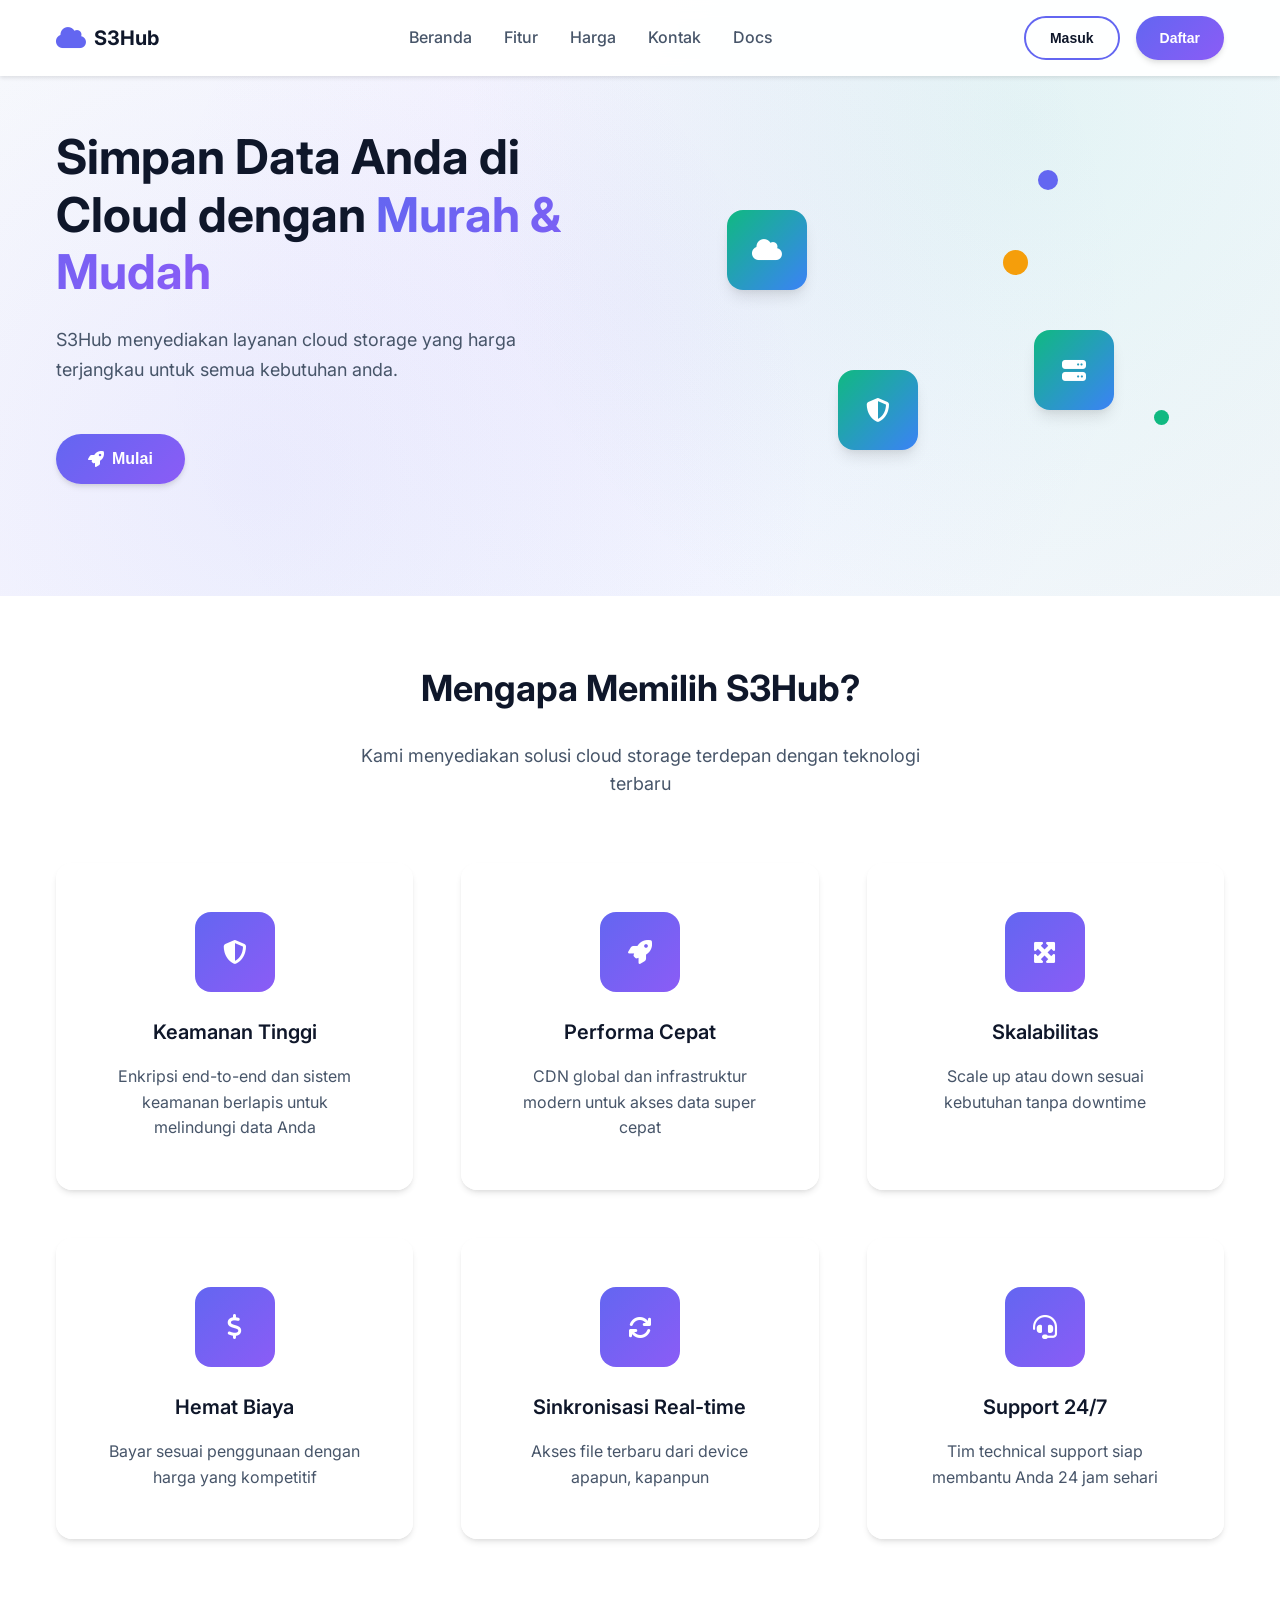
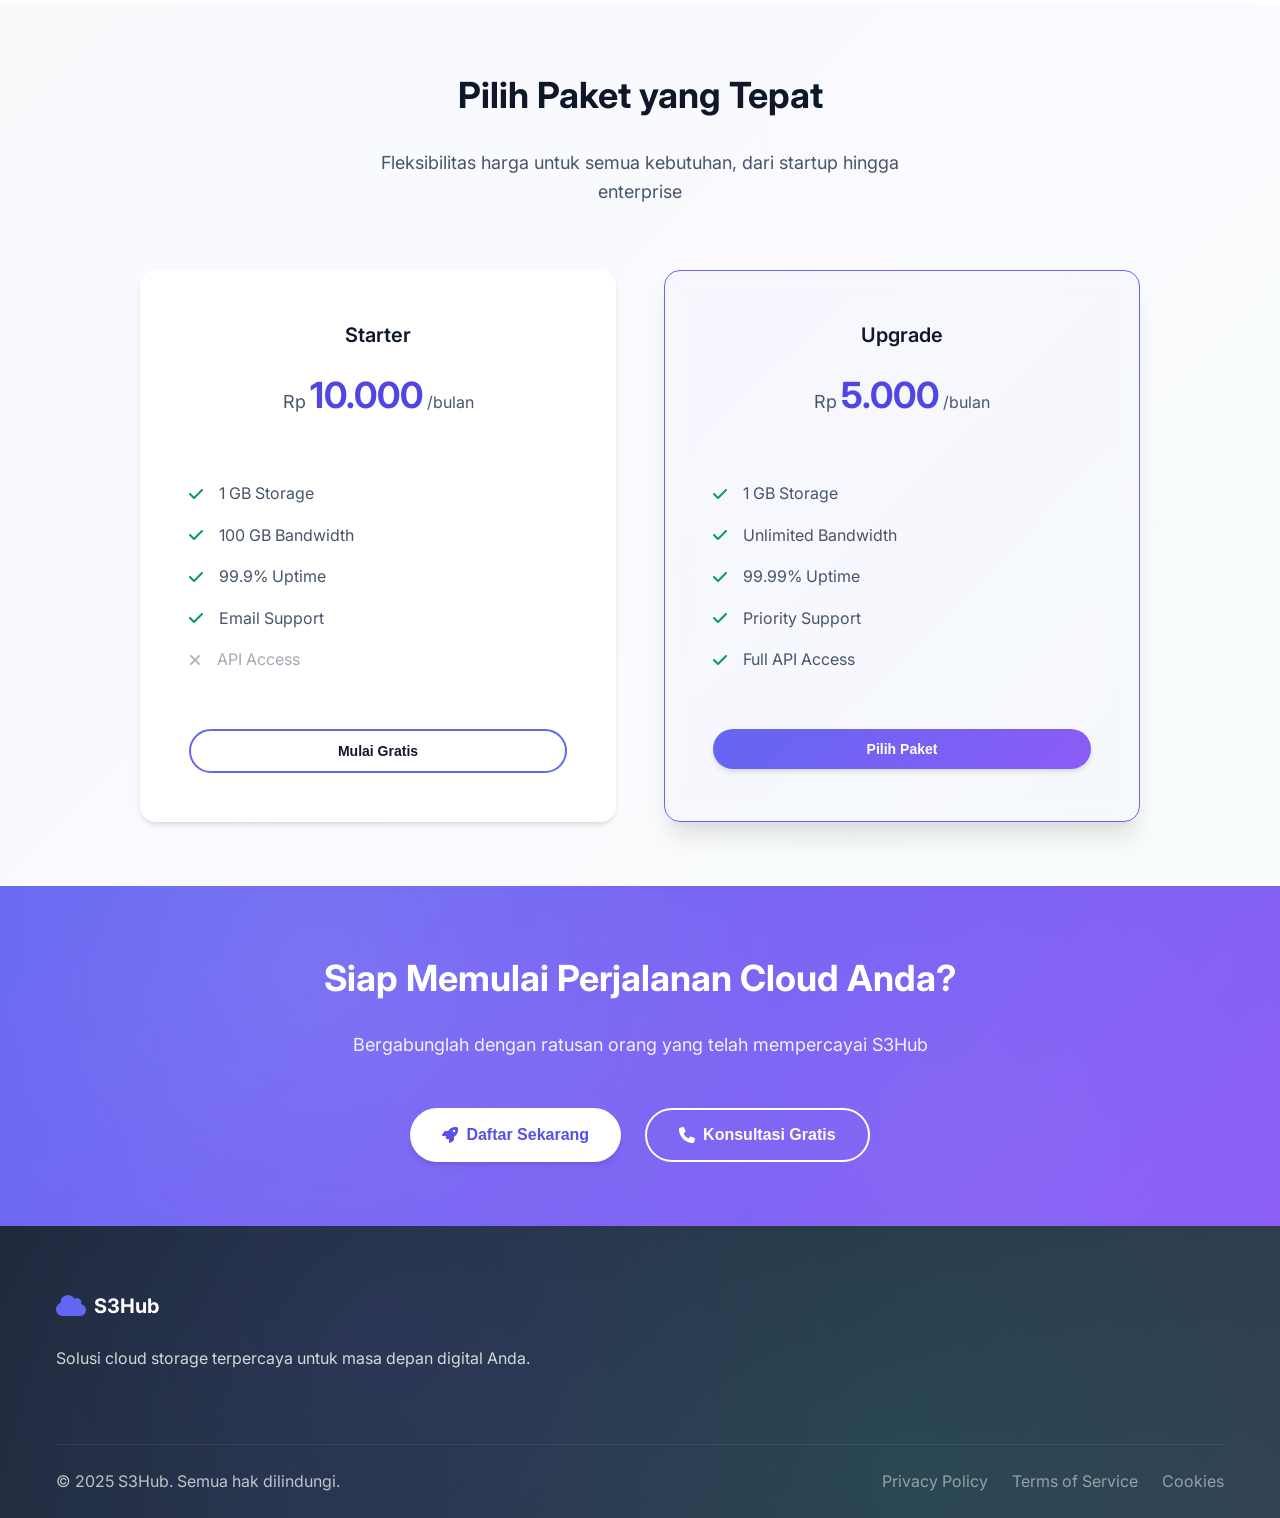
==== index.html @ 2da9cacf "Deploy from GitLab CI [skip ci]" ====
<!DOCTYPE html><html lang="id"><head><meta charset="UTF-8"><meta name="viewport" content="width=device-width,initial-scale=1"><title>S3Hub - Layanan Cloud Storage Terpercaya</title><meta name="description" content="Solusi cloud storage yang aman, cepat, dan terjangkau untuk semua kebutuhan bisnis Anda"><link rel="stylesheet" href="styles.css"><link href="https://fonts.googleapis.com/css2?family=Inter:wght@300;400;500;600;700&display=swap" rel="stylesheet"><link rel="stylesheet" href="https://cdnjs.cloudflare.com/ajax/libs/font-awesome/6.4.0/css/all.min.css"></head><body><nav class="navbar"><div class="container"><div class="nav-brand"><i class="fas fa-cloud"></i> <span>S3Hub</span></div><ul class="nav-menu"><li><a href="#home">Beranda</a></li><li><a href="#features">Fitur</a></li><li><a href="#pricing">Harga</a></li><li><a href="#contact">Kontak</a></li><li><a href="docs.html">Docs</a></li></ul><div class="nav-actions"><button class="btn btn-outline">Masuk</button> <button class="btn btn-primary">Daftar</button></div><button class="hamburger"><span></span> <span></span> <span></span></button></div></nav><section id="home" class="hero"><div class="container"><div class="hero-content"><div class="hero-text"><h1 class="hero-title">Simpan Data Anda di Cloud dengan <span class="highlight">Murah & Mudah</span></h1><p class="hero-description">S3Hub menyediakan layanan cloud storage yang harga terjangkau untuk semua kebutuhan anda.</p><div class="hero-actions"><button class="btn btn-primary btn-large"><i class="fas fa-rocket"></i> Mulai</button></div></div><div class="hero-image"><div class="cloud-illustration"><div class="cloud cloud-1"><i class="fas fa-cloud"></i></div><div class="cloud cloud-2"><i class="fas fa-server"></i></div><div class="cloud cloud-3"><i class="fas fa-shield-alt"></i></div><div class="floating-elements"><div class="element element-1"></div><div class="element element-2"></div><div class="element element-3"></div></div></div></div></div></div></section><section id="features" class="features"><div class="container"><div class="section-header"><h2>Mengapa Memilih S3Hub?</h2><p>Kami menyediakan solusi cloud storage terdepan dengan teknologi terbaru</p></div><div class="features-grid"><div class="feature-card"><div class="feature-icon"><i class="fas fa-shield-alt"></i></div><h3>Keamanan Tinggi</h3><p>Enkripsi end-to-end dan sistem keamanan berlapis untuk melindungi data Anda</p></div><div class="feature-card"><div class="feature-icon"><i class="fas fa-rocket"></i></div><h3>Performa Cepat</h3><p>CDN global dan infrastruktur modern untuk akses data super cepat</p></div><div class="feature-card"><div class="feature-icon"><i class="fas fa-expand-arrows-alt"></i></div><h3>Skalabilitas</h3><p>Scale up atau down sesuai kebutuhan tanpa downtime</p></div><div class="feature-card"><div class="feature-icon"><i class="fas fa-dollar-sign"></i></div><h3>Hemat Biaya</h3><p>Bayar sesuai penggunaan dengan harga yang kompetitif</p></div><div class="feature-card"><div class="feature-icon"><i class="fas fa-sync"></i></div><h3>Sinkronisasi Real-time</h3><p>Akses file terbaru dari device apapun, kapanpun</p></div><div class="feature-card"><div class="feature-icon"><i class="fas fa-headset"></i></div><h3>Support 24/7</h3><p>Tim technical support siap membantu Anda 24 jam sehari</p></div></div></div></section><section id="pricing" class="pricing"><div class="container"><div class="section-header"><h2>Pilih Paket yang Tepat</h2><p>Fleksibilitas harga untuk semua kebutuhan, dari startup hingga enterprise</p></div><div class="pricing-grid"><div class="pricing-card"><div class="pricing-header"><h3>Starter</h3><div class="price"><span class="currency">Rp</span> <span class="amount">10.000</span> <span class="period">/bulan</span></div></div><ul class="features-list"><li><i class="fas fa-check"></i> 1 GB Storage</li><li><i class="fas fa-check"></i> 100 GB Bandwidth</li><li><i class="fas fa-check"></i> 99.9% Uptime</li><li><i class="fas fa-check"></i> Email Support</li><li class="disabled"><i class="fas fa-times"></i> API Access</li></ul><button class="btn btn-outline btn-full">Mulai Gratis</button></div><div class="pricing-card featured"><div class="pricing-header"><h3>Upgrade</h3><div class="price"><span class="currency">Rp</span> <span class="amount">5.000</span> <span class="period">/bulan</span></div></div><ul class="features-list"><li><i class="fas fa-check"></i> 1 GB Storage</li><li><i class="fas fa-check"></i> Unlimited Bandwidth</li><li><i class="fas fa-check"></i> 99.99% Uptime</li><li><i class="fas fa-check"></i> Priority Support</li><li><i class="fas fa-check"></i> Full API Access</li></ul><button class="btn btn-primary btn-full">Pilih Paket</button></div></div></div></section><section class="cta"><div class="container"><div class="cta-content"><h2>Siap Memulai Perjalanan Cloud Anda?</h2><p>Bergabunglah dengan ratusan orang yang telah mempercayai S3Hub</p><div class="cta-actions"><button class="btn btn-primary btn-large"><i class="fas fa-rocket"></i> Daftar Sekarang</button> <button class="btn btn-outline btn-large"><i class="fas fa-phone"></i> Konsultasi Gratis</button></div></div></div></section><footer id="contact" class="footer"><div class="container"><div class="footer-content"><div class="footer-section"><div class="footer-brand"><i class="fas fa-cloud"></i> <span>S3Hub</span></div><p>Solusi cloud storage terpercaya untuk masa depan digital Anda.</p></div></div><div class="footer-bottom"><p>&copy; 2025 S3Hub. Semua hak dilindungi.</p><div class="footer-links"><a href="#">Privacy Policy</a> <a href="#">Terms of Service</a> <a href="#">Cookies</a></div></div></div></footer><script src="script.js"></script></body></html>
---- styles.css ----
@keyframes float{0%,to{transform:translateY(0)}50%{transform:translateY(-20px)}}@keyframes fadeInUp{0%{opacity:0;transform:translateY(30px)}to{opacity:1;transform:translateY(0)}}*{margin:0;padding:0;box-sizing:border-box}:root{--primary-pastel:#6366F1;--secondary-pastel:#10B981;--accent-pastel:#F59E0B;--purple-pastel:#8B5CF6;--blue-pastel:#3B82F6;--lavender-pastel:#A855F7;--primary-dark:#4F46E5;--secondary-dark:#059669;--accent-dark:#D97706;--white:#FFFFFF;--light-gray:#F8FAFC;--gray:#64748B;--dark-gray:#334155;--text-primary:#0F172A;--text-secondary:#475569;--gradient-primary:linear-gradient(135deg, var(--primary-pastel) 0%, var(--purple-pastel) 100%);--gradient-secondary:linear-gradient(135deg, var(--secondary-pastel) 0%, var(--blue-pastel) 100%);--gradient-accent:linear-gradient(135deg, var(--accent-pastel) 0%, var(--primary-pastel) 100%);--gradient-dark:linear-gradient(135deg, #1E293B 0%, #334155 100%);--shadow-sm:0 1px 2px 0 rgba(0, 0, 0, 0.05);--shadow-md:0 4px 6px -1px rgba(0, 0, 0, 0.1), 0 2px 4px -1px rgba(0, 0, 0, 0.06);--shadow-lg:0 10px 15px -3px rgba(0, 0, 0, 0.1), 0 4px 6px -2px rgba(0, 0, 0, 0.05);--shadow-xl:0 20px 25px -5px rgba(0, 0, 0, 0.1), 0 10px 10px -5px rgba(0, 0, 0, 0.04);--font-family:'Inter', -apple-system, BlinkMacSystemFont, 'Segoe UI', sans-serif;--font-size-xs:0.75rem;--font-size-sm:0.875rem;--font-size-base:1rem;--font-size-lg:1.125rem;--font-size-xl:1.25rem;--font-size-2xl:1.5rem;--font-size-3xl:1.875rem;--font-size-4xl:2.25rem;--font-size-5xl:3rem;--spacing-xs:0.5rem;--spacing-sm:1rem;--spacing-md:1.5rem;--spacing-lg:2rem;--spacing-xl:3rem;--spacing-2xl:4rem;--border-radius-sm:0.375rem;--border-radius-md:0.5rem;--border-radius-lg:0.75rem;--border-radius-xl:1rem;--border-radius-full:9999px;--transition-fast:0.15s ease-in-out;--transition-base:0.3s ease-in-out;--transition-slow:0.5s ease-in-out}body{font-family:var(--font-family);line-height:1.6;color:var(--text-primary);background:var(--white);overflow-x:hidden}.container{max-width:1200px;margin:0 auto;padding:0 var(--spacing-sm)}.nav-menu a::after,.navbar{left:0;transition:var(--transition-base)}.navbar{position:fixed;top:0;right:0;background:rgba(255,255,255,.95);backdrop-filter:blur(10px);z-index:1000;padding:var(--spacing-sm)0;box-shadow:var(--shadow-sm)}.nav-brand,.navbar .container{display:flex;align-items:center}.navbar .container{justify-content:space-between}.nav-brand{gap:var(--spacing-xs);font-size:var(--font-size-xl);font-weight:700;color:var(--text-primary);text-decoration:none}.footer-brand i,.nav-brand i{color:var(--primary-pastel);font-size:var(--font-size-2xl)}.nav-menu{display:flex;list-style:none;gap:var(--spacing-lg)}.footer-section ul li a,.nav-menu a{text-decoration:none;transition:var(--transition-fast)}.nav-menu a{color:var(--text-secondary);font-weight:500;position:relative}.nav-menu a:hover{color:var(--primary-dark)}.nav-menu a::after{content:"";position:absolute;bottom:-4px;width:0;height:2px;background:var(--gradient-primary)}.nav-menu a:hover::after{width:100%}.nav-actions{display:flex;gap:var(--spacing-sm)}.hamburger{display:none;flex-direction:column;background:0 0;border:0;cursor:pointer;gap:4px}.btn,.hamburger span{transition:var(--transition-base)}.hamburger span{width:24px;height:2px;background:var(--text-primary)}.btn{display:inline-flex;align-items:center;gap:var(--spacing-xs);padding:.75rem 1.5rem;border:0;border-radius:var(--border-radius-full);font-weight:600;text-decoration:none;cursor:pointer;font-size:var(--font-size-sm)}.btn-primary{background:var(--gradient-primary);color:var(--white);box-shadow:var(--shadow-md)}.btn-primary:hover{transform:translateY(-2px);box-shadow:var(--shadow-lg)}.btn-outline{background:0 0;color:var(--text-primary);border:2px solid var(--primary-pastel)}.btn-outline:hover{background:var(--primary-pastel);color:var(--white);transform:translateY(-2px)}.btn-large{padding:1rem 2rem;font-size:var(--font-size-base)}.btn-full{width:100%;justify-content:center}.hero{padding:8rem 0 4rem;background:linear-gradient(135deg,#f8fafc 0,rgba(99,102,241,.05) 30%,rgba(59,130,246,.05) 70%,#f1f5f9 100%);position:relative;overflow:hidden}.cta::before,.footer::before,.hero::before{content:"";position:absolute;top:0;left:0;right:0;bottom:0;background-image:radial-gradient(circle at 20% 80%,rgba(99,102,241,.08)0,transparent 50%),radial-gradient(circle at 80% 20%,rgba(16,185,129,.08)0,transparent 50%),radial-gradient(circle at 50% 50%,rgba(139,92,246,.05)0,transparent 70%)}.hero-content{display:grid;grid-template-columns:1fr 1fr;gap:var(--spacing-2xl);align-items:center;position:relative;z-index:1}.hero-title,.section-header h2{font-weight:700;margin-bottom:var(--spacing-md)}.hero-title{font-size:var(--font-size-5xl);line-height:1.2}.highlight{background:var(--gradient-primary);-webkit-background-clip:text;-webkit-text-fill-color:transparent;background-clip:text}.hero-description{font-size:var(--font-size-lg);color:var(--text-secondary);margin-bottom:var(--spacing-xl);line-height:1.7}.hero-actions{display:flex;gap:var(--spacing-md);margin-bottom:var(--spacing-xl)}.hero-stats{display:flex;gap:var(--spacing-lg)}.stat{text-align:center}.stat-number{display:block;font-size:var(--font-size-2xl);font-weight:700;color:var(--primary-dark)}.section-header p,.stat-label{font-size:var(--font-size-sm);color:var(--text-secondary)}.cloud,.cloud-illustration{position:relative;height:400px;display:flex;align-items:center;justify-content:center}.cloud{position:absolute;width:80px;height:80px;background:var(--gradient-secondary);border-radius:var(--border-radius-xl);color:var(--white);font-size:var(--font-size-2xl);box-shadow:var(--shadow-lg);animation:float 3s ease-in-out infinite}.cloud-1{top:20%;left:10%;animation-delay:0s}.cloud-2{top:50%;right:20%;animation-delay:1s}.cloud-3{bottom:20%;left:30%;animation-delay:2s}.floating-elements{position:absolute;width:100%;height:100%}.element{position:absolute;border-radius:50%;animation:float 4s ease-in-out infinite}.element-1{width:20px;height:20px;background:var(--primary-pastel);top:10%;right:30%;animation-delay:.5s}.element-2{width:15px;height:15px;background:var(--secondary-pastel);top:70%;right:10%;animation-delay:1.5s}.element-3{width:25px;height:25px;background:var(--accent-pastel);top:30%;left:60%;animation-delay:2.5s}.section-header{text-align:center;margin-bottom:var(--spacing-2xl)}.section-header h2{font-size:var(--font-size-4xl)}.section-header p{font-size:var(--font-size-lg);max-width:600px;margin:0 auto}.features{padding:var(--spacing-2xl)0;background:var(--white)}.features-grid{display:grid;grid-template-columns:repeat(auto-fit,minmax(300px,1fr));gap:var(--spacing-xl)}.feature-card,.feature-icon{border-radius:var(--border-radius-xl)}.feature-card{background:var(--white);padding:var(--spacing-xl);box-shadow:var(--shadow-md);text-align:center;transition:var(--transition-base)}.feature-card:hover{transform:translateY(-8px);box-shadow:var(--shadow-xl);border-color:rgba(99,102,241,.2)}.feature-icon{width:80px;height:80px;margin:0 auto var(--spacing-md);background:var(--gradient-primary);display:flex;align-items:center;justify-content:center;font-size:var(--font-size-2xl);color:var(--white)}.feature-card h3,.section-header h2{color:var(--text-primary)}.feature-card p{color:var(--text-secondary);line-height:1.6}.pricing{padding:var(--spacing-2xl)0;background:linear-gradient(135deg,var(--light-gray) 0%,rgba(99,102,241,.03) 50%,rgba(16,185,129,.03) 100%)}.pricing-grid{display:grid;grid-template-columns:repeat(auto-fit,minmax(300px,1fr));gap:var(--spacing-xl);max-width:1000px;margin:0 auto}.pricing-card{background:var(--white);border-radius:var(--border-radius-xl);padding:var(--spacing-xl);box-shadow:var(--shadow-md);position:relative;transition:var(--transition-base);border:2px solid transparent}.pricing-card:hover{transform:translateY(-5px);box-shadow:var(--shadow-lg)}.pricing-card.featured{border-color:var(--primary-pastel);transform:scale(1.05);background:linear-gradient(135deg,rgba(99,102,241,.02)0,rgba(139,92,246,.02) 100%);box-shadow:var(--shadow-xl)}.footer-section h4::after,.pricing-badge{position:absolute;background:var(--gradient-primary)}.pricing-badge{top:-10px;left:50%;transform:translateX(-50%);color:var(--white);padding:.5rem 1rem;border-radius:var(--border-radius-full);font-size:var(--font-size-sm);font-weight:600}.pricing-header{text-align:center;margin-bottom:var(--spacing-xl)}.feature-card h3,.pricing-header h3{font-size:var(--font-size-xl);font-weight:600;margin-bottom:var(--spacing-sm)}.price{display:flex;align-items:baseline;justify-content:center;gap:.25rem}.currency{font-size:var(--font-size-lg);color:var(--text-secondary)}.amount,.cta h2{font-size:var(--font-size-4xl);font-weight:700}.amount{color:var(--primary-dark)}.features-list li,.period{color:var(--text-secondary)}.period{font-size:var(--font-size-base)}.features-list{list-style:none;margin-bottom:var(--spacing-xl)}.features-list li{display:flex;align-items:center;gap:var(--spacing-sm);padding:.5rem 0}.features-list li i{color:var(--secondary-dark)}.features-list li.disabled{opacity:.5}.features-list li.disabled i{color:var(--gray)}.cta{padding:var(--spacing-2xl)0;color:var(--white);text-align:center}.cta h2{margin-bottom:var(--spacing-md)}.cta p,.footer-section h4{font-size:var(--font-size-lg)}.cta p{margin-bottom:var(--spacing-xl);opacity:.9}.cta-actions{display:flex;gap:var(--spacing-md);justify-content:center}.cta .btn-outline{border-color:var(--white);color:var(--white)}.cta .btn-outline:hover,.cta .btn-primary{background:var(--white);color:var(--primary-dark)}.cta .btn-primary:hover{background:rgba(255,255,255,.9);transform:translateY(-2px)}.footer{background:var(--gradient-dark);color:var(--white);padding:var(--spacing-2xl)0 var(--spacing-md);position:relative}.cta::before,.footer::before{background-image:radial-gradient(circle at 30% 40%,rgba(99,102,241,.1)0,transparent 50%),radial-gradient(circle at 70% 80%,rgba(16,185,129,.1)0,transparent 50%);pointer-events:none}.footer-content{display:grid;grid-template-columns:repeat(auto-fit,minmax(250px,1fr));gap:var(--spacing-xl);margin-bottom:var(--spacing-xl);position:relative;z-index:1}.footer-brand,.social-links a{display:flex;align-items:center}.footer-brand{gap:var(--spacing-xs);font-size:var(--font-size-xl);font-weight:700;margin-bottom:var(--spacing-md)}.footer-section p{margin-bottom:var(--spacing-md);opacity:.8;line-height:1.6}.footer-section h4{font-weight:600;margin-bottom:var(--spacing-md);position:relative}.footer-section h4::after{content:"";bottom:-4px;left:0;width:30px;height:2px;border-radius:2px}.footer-section ul{list-style:none}.footer-section ul li{margin-bottom:.5rem}.footer-section ul li a{color:rgba(255,255,255,.7)}.footer-section h4,.footer-section ul li a:hover{color:var(--primary-pastel)}.social-links{display:flex;gap:var(--spacing-sm)}.social-links a{width:44px;height:44px;background:rgba(255,255,255,.1);border:1px solid rgba(255,255,255,.1);border-radius:12px;justify-content:center;color:var(--white);transition:var(--transition-base);backdrop-filter:blur(10px)}.social-links a:hover{background:var(--primary-pastel);border-color:var(--primary-pastel);transform:translateY(-3px);box-shadow:0 8px 15px rgba(99,102,241,.3)}.footer-bottom{border-top:1px solid rgba(255,255,255,.1);padding-top:var(--spacing-md);display:flex;justify-content:space-between;align-items:center;opacity:.7}.footer-links{display:flex;gap:var(--spacing-md)}.footer-links a{color:rgba(255,255,255,.7);text-decoration:none;transition:var(--transition-fast)}.footer-links a:hover{color:var(--primary-pastel)}@media (max-width:768px){.container{padding:0 var(--spacing-md)}.nav-actions,.nav-menu{display:none}.hamburger{display:flex}.hero{padding:6rem 0 3rem}.hero-content{grid-template-columns:1fr;gap:var(--spacing-xl);text-align:center}.cta h2,.hero-title,.section-header h2{font-size:var(--font-size-3xl)}.hero-actions{flex-direction:column;align-items:center}.hero-stats{justify-content:center}.features-grid,.pricing-grid{grid-template-columns:1fr}.pricing-card.featured{transform:none}.cta-actions{flex-direction:column;align-items:center}.footer-bottom{flex-direction:column;gap:var(--spacing-sm);text-align:center}}@media (max-width:480px){.hero-title{font-size:var(--font-size-2xl)}.btn-large,.hero-actions{width:100%}.hero-stats{flex-direction:column;gap:var(--spacing-md)}.cloud-illustration{height:300px}.cloud{width:60px;height:60px;font-size:var(--font-size-lg)}}html{scroll-behavior:smooth}.feature-card,.pricing-card{animation:fadeInUp .6s ease-out}.feature-card:hover .feature-icon{transform:scale(1.1) rotate(5deg);background:var(--gradient-secondary);box-shadow:0 8px 25px rgba(16,185,129,.3)}.pricing-card:hover .pricing-header h3{color:var(--primary-dark);transform:translateY(-2px)}.btn:hover{box-shadow:0 8px 25px rgba(99,102,241,.3)}.btn-primary:hover{background:linear-gradient(135deg,var(--primary-dark) 0%,var(--purple-pastel) 100%)}.navbar{transition:all .3s cubic-bezier(.4,0,.2,1)}.nav-brand:hover i{transform:scale(1.1) rotate(10deg);transition:transform .3s ease}.feature-card,.pricing-card{backdrop-filter:blur(10px);background:rgba(255,255,255,.9);border:1px solid rgba(255,255,255,.2)}.cta{background:var(--gradient-primary);position:relative;overflow:hidden}.cta::before{background-image:radial-gradient(circle at 25% 25%,rgba(255,255,255,.1)0,transparent 50%),radial-gradient(circle at 75% 75%,rgba(255,255,255,.05)0,transparent 50%)}::-webkit-scrollbar{width:8px}::-webkit-scrollbar-track{background:var(--light-gray)}::-webkit-scrollbar-thumb{background:var(--primary-pastel);border-radius:var(--border-radius-full)}::-webkit-scrollbar-thumb:hover{background:var(--primary-dark)}
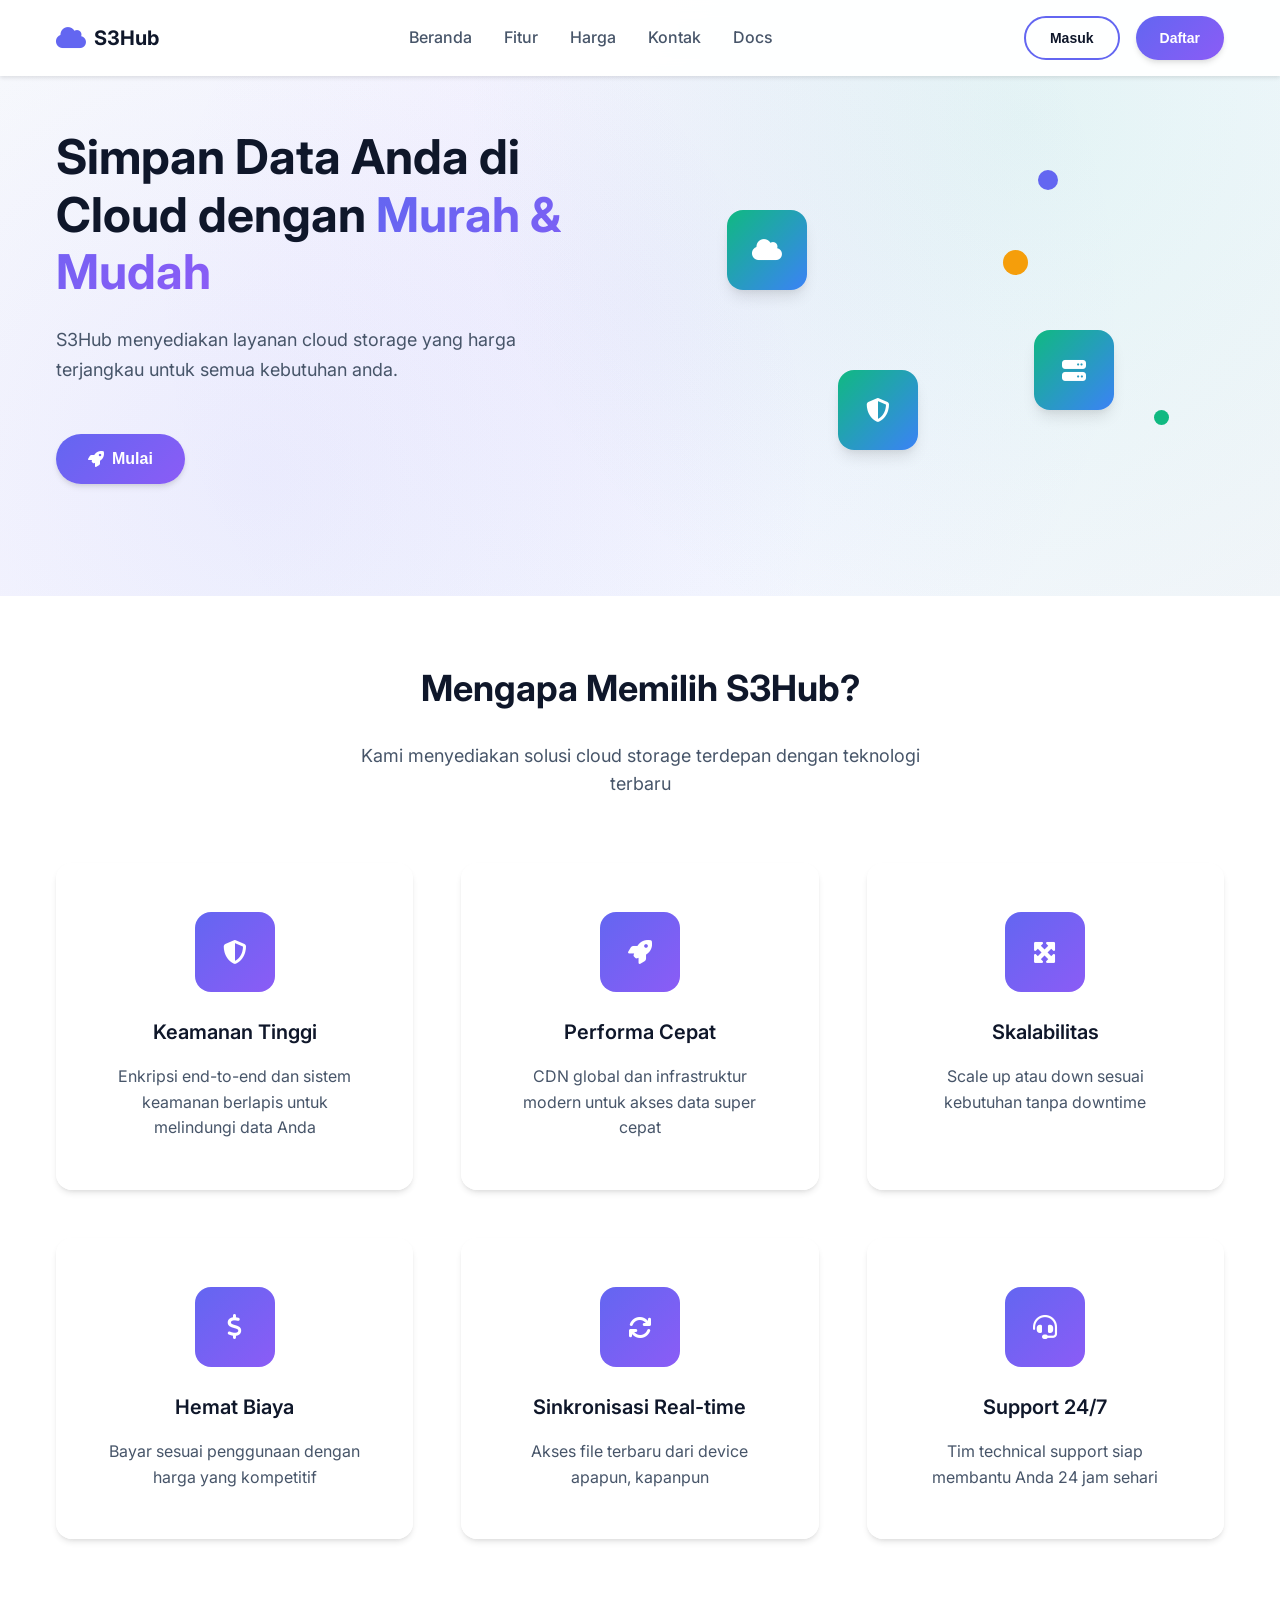
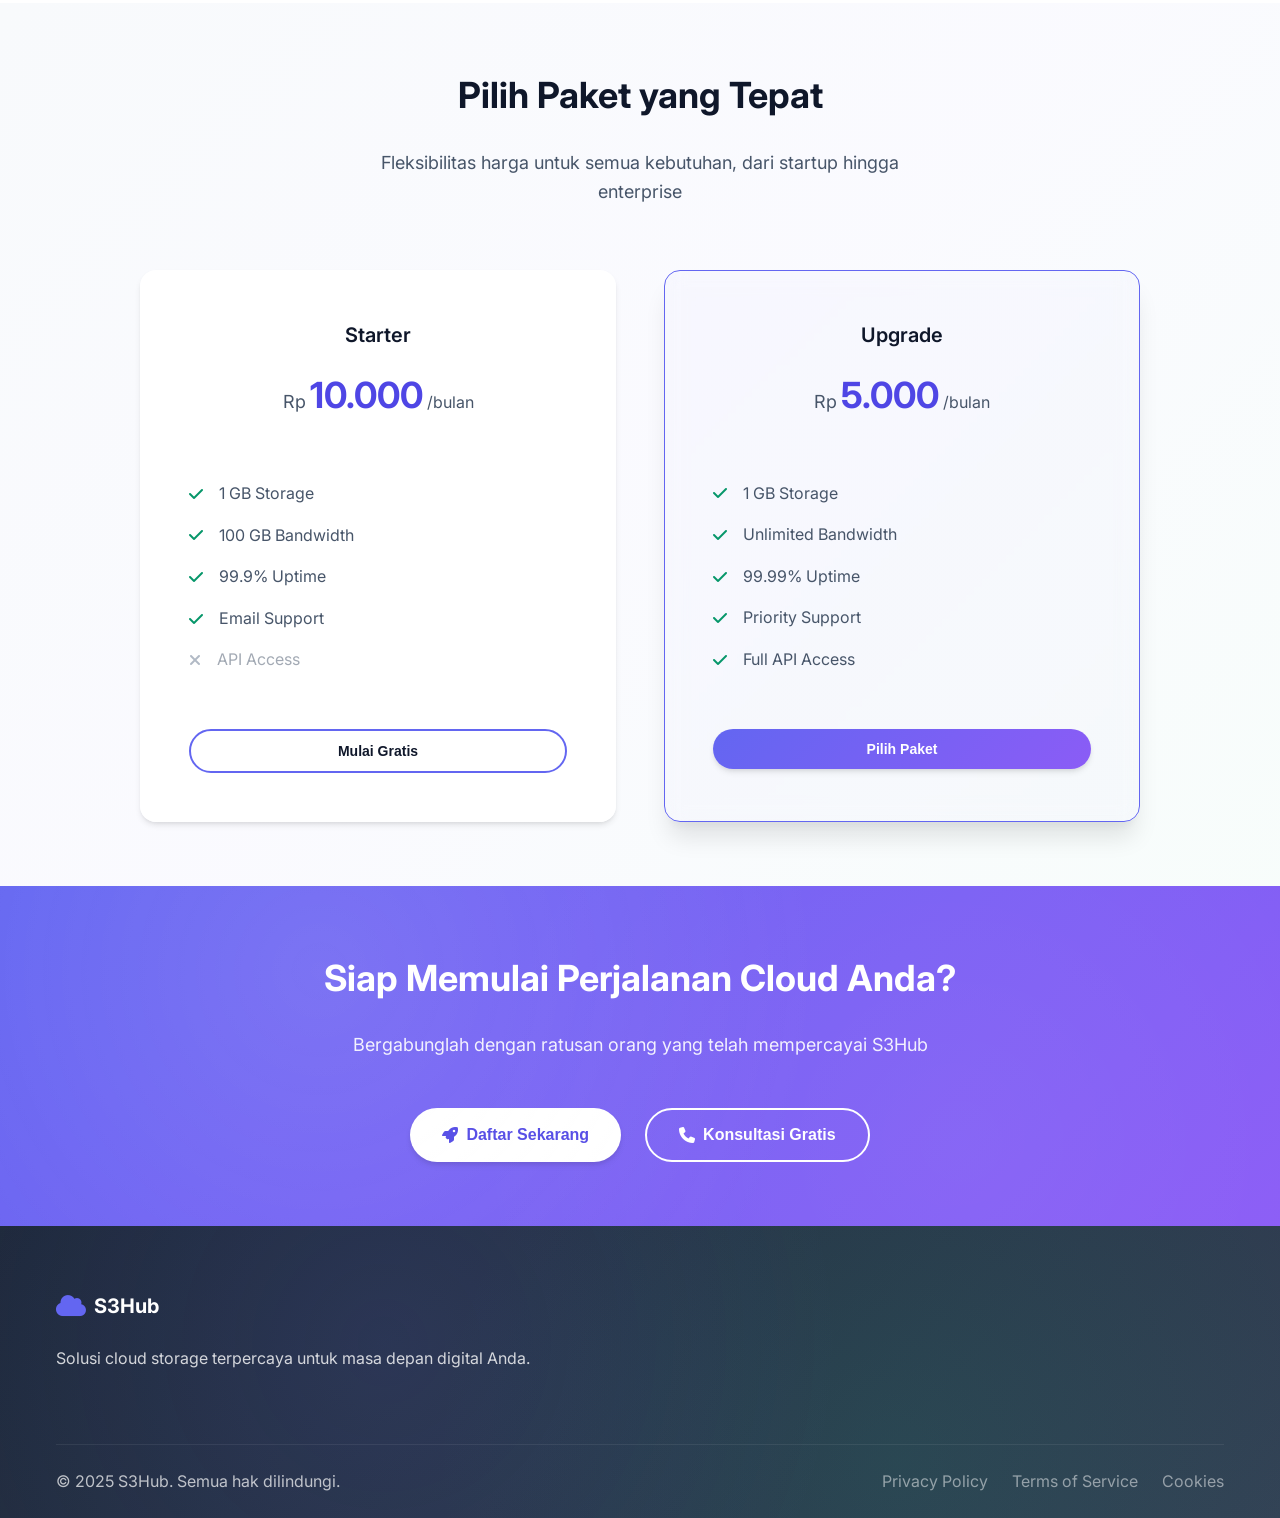
==== commit 6e89af8d: "Deploy from GitLab CI [skip ci]" ====
--- a/index.html
+++ b/index.html
@@ -1 +1,17 @@
-<!DOCTYPE html><html lang="id"><head><meta charset="UTF-8"><meta name="viewport" content="width=device-width,initial-scale=1"><title>S3Hub - Layanan Cloud Storage Terpercaya</title><meta name="description" content="Solusi cloud storage yang aman, cepat, dan terjangkau untuk semua kebutuhan bisnis Anda"><link rel="stylesheet" href="styles.css"><link href="https://fonts.googleapis.com/css2?family=Inter:wght@300;400;500;600;700&display=swap" rel="stylesheet"><link rel="stylesheet" href="https://cdnjs.cloudflare.com/ajax/libs/font-awesome/6.4.0/css/all.min.css"></head><body><nav class="navbar"><div class="container"><div class="nav-brand"><i class="fas fa-cloud"></i> <span>S3Hub</span></div><ul class="nav-menu"><li><a href="#home">Beranda</a></li><li><a href="#features">Fitur</a></li><li><a href="#pricing">Harga</a></li><li><a href="#contact">Kontak</a></li><li><a href="docs.html">Docs</a></li></ul><div class="nav-actions"><button class="btn btn-outline">Masuk</button> <button class="btn btn-primary">Daftar</button></div><button class="hamburger"><span></span> <span></span> <span></span></button></div></nav><section id="home" class="hero"><div class="container"><div class="hero-content"><div class="hero-text"><h1 class="hero-title">Simpan Data Anda di Cloud dengan <span class="highlight">Murah & Mudah</span></h1><p class="hero-description">S3Hub menyediakan layanan cloud storage yang harga terjangkau untuk semua kebutuhan anda.</p><div class="hero-actions"><button class="btn btn-primary btn-large"><i class="fas fa-rocket"></i> Mulai</button></div></div><div class="hero-image"><div class="cloud-illustration"><div class="cloud cloud-1"><i class="fas fa-cloud"></i></div><div class="cloud cloud-2"><i class="fas fa-server"></i></div><div class="cloud cloud-3"><i class="fas fa-shield-alt"></i></div><div class="floating-elements"><div class="element element-1"></div><div class="element element-2"></div><div class="element element-3"></div></div></div></div></div></div></section><section id="features" class="features"><div class="container"><div class="section-header"><h2>Mengapa Memilih S3Hub?</h2><p>Kami menyediakan solusi cloud storage terdepan dengan teknologi terbaru</p></div><div class="features-grid"><div class="feature-card"><div class="feature-icon"><i class="fas fa-shield-alt"></i></div><h3>Keamanan Tinggi</h3><p>Enkripsi end-to-end dan sistem keamanan berlapis untuk melindungi data Anda</p></div><div class="feature-card"><div class="feature-icon"><i class="fas fa-rocket"></i></div><h3>Performa Cepat</h3><p>CDN global dan infrastruktur modern untuk akses data super cepat</p></div><div class="feature-card"><div class="feature-icon"><i class="fas fa-expand-arrows-alt"></i></div><h3>Skalabilitas</h3><p>Scale up atau down sesuai kebutuhan tanpa downtime</p></div><div class="feature-card"><div class="feature-icon"><i class="fas fa-dollar-sign"></i></div><h3>Hemat Biaya</h3><p>Bayar sesuai penggunaan dengan harga yang kompetitif</p></div><div class="feature-card"><div class="feature-icon"><i class="fas fa-sync"></i></div><h3>Sinkronisasi Real-time</h3><p>Akses file terbaru dari device apapun, kapanpun</p></div><div class="feature-card"><div class="feature-icon"><i class="fas fa-headset"></i></div><h3>Support 24/7</h3><p>Tim technical support siap membantu Anda 24 jam sehari</p></div></div></div></section><section id="pricing" class="pricing"><div class="container"><div class="section-header"><h2>Pilih Paket yang Tepat</h2><p>Fleksibilitas harga untuk semua kebutuhan, dari startup hingga enterprise</p></div><div class="pricing-grid"><div class="pricing-card"><div class="pricing-header"><h3>Starter</h3><div class="price"><span class="currency">Rp</span> <span class="amount">10.000</span> <span class="period">/bulan</span></div></div><ul class="features-list"><li><i class="fas fa-check"></i> 1 GB Storage</li><li><i class="fas fa-check"></i> 100 GB Bandwidth</li><li><i class="fas fa-check"></i> 99.9% Uptime</li><li><i class="fas fa-check"></i> Email Support</li><li class="disabled"><i class="fas fa-times"></i> API Access</li></ul><button class="btn btn-outline btn-full">Mulai Gratis</button></div><div class="pricing-card featured"><div class="pricing-header"><h3>Upgrade</h3><div class="price"><span class="currency">Rp</span> <span class="amount">5.000</span> <span class="period">/bulan</span></div></div><ul class="features-list"><li><i class="fas fa-check"></i> 1 GB Storage</li><li><i class="fas fa-check"></i> Unlimited Bandwidth</li><li><i class="fas fa-check"></i> 99.99% Uptime</li><li><i class="fas fa-check"></i> Priority Support</li><li><i class="fas fa-check"></i> Full API Access</li></ul><button class="btn btn-primary btn-full">Pilih Paket</button></div></div></div></section><section class="cta"><div class="container"><div class="cta-content"><h2>Siap Memulai Perjalanan Cloud Anda?</h2><p>Bergabunglah dengan ratusan orang yang telah mempercayai S3Hub</p><div class="cta-actions"><button class="btn btn-primary btn-large"><i class="fas fa-rocket"></i> Daftar Sekarang</button> <button class="btn btn-outline btn-large"><i class="fas fa-phone"></i> Konsultasi Gratis</button></div></div></div></section><footer id="contact" class="footer"><div class="container"><div class="footer-content"><div class="footer-section"><div class="footer-brand"><i class="fas fa-cloud"></i> <span>S3Hub</span></div><p>Solusi cloud storage terpercaya untuk masa depan digital Anda.</p></div></div><div class="footer-bottom"><p>&copy; 2025 S3Hub. Semua hak dilindungi.</p><div class="footer-links"><a href="#">Privacy Policy</a> <a href="#">Terms of Service</a> <a href="#">Cookies</a></div></div></div></footer><script src="script.js"></script></body></html>+<!DOCTYPE html><html lang="id"><head><meta charset="UTF-8"><meta name="viewport" content="width=device-width,initial-scale=1"><title>S3Hub - Layanan Cloud Storage Terpercaya</title><meta name="description" content="Solusi cloud storage yang aman, cepat, dan terjangkau untuk semua kebutuhan bisnis Anda"><meta name="keywords" content="cloud storage, backup, s3, storage murah, cloud indonesia, file sync, CDN"><meta name="robots" content="index, follow"><link rel="canonical" href="https://s3hub.ilhamsuyadi.dev/"><link rel="stylesheet" href="styles.css"><link href="https://fonts.googleapis.com/css2?family=Inter:wght@300;400;500;600;700&display=swap" rel="stylesheet"><link rel="stylesheet" href="https://cdnjs.cloudflare.com/ajax/libs/font-awesome/6.4.0/css/all.min.css"><link rel="icon" href="/favicon.ico"><meta property="og:title" content="S3Hub - Layanan Cloud Storage Terpercaya"><meta property="og:description" content="S3Hub menyediakan layanan cloud storage yang aman, cepat, dan terjangkau untuk semua kebutuhan anda."><meta property="og:type" content="website"><meta property="og:url" content="https://s3hub.ilhamsuyadi.dev/"><meta property="og:image" content="https://s3hub.ilhamsuyadi.dev/og-image.png"><meta property="og:site_name" content="S3Hub"><meta property="og:locale" content="id_ID"><meta name="twitter:card" content="summary_large_image"><meta name="twitter:site" content="@S3Hub"><meta name="twitter:title" content="S3Hub - Layanan Cloud Storage Terpercaya"><meta name="twitter:description" content="S3Hub menyediakan layanan cloud storage yang aman, cepat, dan terjangkau untuk semua kebutuhan anda."><meta name="twitter:image" content="https://s3hub.ilhamsuyadi.dev/og-image.png"><script type="application/ld+json">{
+            "@context": "https://schema.org",
+            "@type": "Organization",
+            "name": "S3Hub",
+                    "url": "https://s3hub.ilhamsuyadi.dev/",
+                "logo": "https://s3hub.ilhamsuyadi.dev/logo.png",
+                "sameAs": [
+                    "https://twitter.com/example",
+                    "https://www.facebook.com/example"
+                ],
+            "contactPoint": [{
+                "@type": "ContactPoint",
+                "contactType": "customer support",
+                "email": "hello@ilhamsuyadi.dev",
+                "telephone": "+62-21-0000"
+            }]
+        }</script></head><body><nav class="navbar"><div class="container"><a class="nav-brand" href="/" aria-label="S3Hub Home" role="link"><i class="fas fa-cloud" aria-hidden="true"></i> <span>S3Hub</span></a><ul class="nav-menu"><li><a href="#home">Beranda</a></li><li><a href="#features">Fitur</a></li><li><a href="#pricing">Harga</a></li><li><a href="#contact">Kontak</a></li><li><a href="docs.html">Docs</a></li></ul><div class="nav-actions"><button class="btn btn-outline">Masuk</button> <button class="btn btn-primary">Daftar</button></div><button class="hamburger"><span></span> <span></span> <span></span></button></div></nav><section id="home" class="hero"><div class="container"><div class="hero-content"><div class="hero-text"><h1 class="hero-title">Simpan Data Anda di Cloud dengan <span class="highlight">Murah & Mudah</span></h1><p class="hero-description">S3Hub menyediakan layanan cloud storage yang harga terjangkau untuk semua kebutuhan anda.</p><div class="hero-actions"><button class="btn btn-primary btn-large"><i class="fas fa-rocket" aria-hidden="true"></i> Mulai</button></div></div><div class="hero-image"><div class="cloud-illustration"><div class="cloud cloud-1"><i class="fas fa-cloud" aria-hidden="true"></i></div><div class="cloud cloud-2"><i class="fas fa-server" aria-hidden="true"></i></div><div class="cloud cloud-3"><i class="fas fa-shield-alt" aria-hidden="true"></i></div><div class="floating-elements"><div class="element element-1"></div><div class="element element-2"></div><div class="element element-3"></div></div></div></div></div></div></section><section id="features" class="features"><div class="container"><div class="section-header"><h2>Mengapa Memilih S3Hub?</h2><p>Kami menyediakan solusi cloud storage terdepan dengan teknologi terbaru</p></div><div class="features-grid"><div class="feature-card"><div class="feature-icon"><i class="fas fa-shield-alt" aria-hidden="true"></i></div><h3>Keamanan Tinggi</h3><p>Enkripsi end-to-end dan sistem keamanan berlapis untuk melindungi data Anda</p></div><div class="feature-card"><div class="feature-icon"><i class="fas fa-rocket" aria-hidden="true"></i></div><h3>Performa Cepat</h3><p>CDN global dan infrastruktur modern untuk akses data super cepat</p></div><div class="feature-card"><div class="feature-icon"><i class="fas fa-expand-arrows-alt" aria-hidden="true"></i></div><h3>Skalabilitas</h3><p>Scale up atau down sesuai kebutuhan tanpa downtime</p></div><div class="feature-card"><div class="feature-icon"><i class="fas fa-dollar-sign" aria-hidden="true"></i></div><h3>Hemat Biaya</h3><p>Bayar sesuai penggunaan dengan harga yang kompetitif</p></div><div class="feature-card"><div class="feature-icon"><i class="fas fa-sync" aria-hidden="true"></i></div><h3>Sinkronisasi Real-time</h3><p>Akses file terbaru dari device apapun, kapanpun</p></div><div class="feature-card"><div class="feature-icon"><i class="fas fa-headset" aria-hidden="true"></i></div><h3>Support 24/7</h3><p>Tim technical support siap membantu Anda 24 jam sehari</p></div></div></div></section><section id="pricing" class="pricing"><div class="container"><div class="section-header"><h2>Pilih Paket yang Tepat</h2><p>Fleksibilitas harga untuk semua kebutuhan, dari startup hingga enterprise</p></div><div class="pricing-grid"><div class="pricing-card"><div class="pricing-header"><h3>Starter</h3><div class="price"><span class="currency">Rp</span> <span class="amount">10.000</span> <span class="period">/bulan</span></div></div><ul class="features-list"><li><i class="fas fa-check" aria-hidden="true"></i> 1 GB Storage</li><li><i class="fas fa-check" aria-hidden="true"></i> 100 GB Bandwidth</li><li><i class="fas fa-check" aria-hidden="true"></i> 99.9% Uptime</li><li><i class="fas fa-check" aria-hidden="true"></i> Email Support</li><li class="disabled"><i class="fas fa-times" aria-hidden="true"></i> API Access</li></ul><button class="btn btn-outline btn-full">Mulai Gratis</button></div><div class="pricing-card featured"><div class="pricing-header"><h3>Upgrade</h3><div class="price"><span class="currency">Rp</span> <span class="amount">5.000</span> <span class="period">/bulan</span></div></div><ul class="features-list"><li><i class="fas fa-check" aria-hidden="true"></i> 1 GB Storage</li><li><i class="fas fa-check" aria-hidden="true"></i> Unlimited Bandwidth</li><li><i class="fas fa-check" aria-hidden="true"></i> 99.99% Uptime</li><li><i class="fas fa-check" aria-hidden="true"></i> Priority Support</li><li><i class="fas fa-check" aria-hidden="true"></i> Full API Access</li></ul><button class="btn btn-primary btn-full">Pilih Paket</button></div></div></div></section><section class="cta"><div class="container"><div class="cta-content"><h2>Siap Memulai Perjalanan Cloud Anda?</h2><p>Bergabunglah dengan ratusan orang yang telah mempercayai S3Hub</p><div class="cta-actions"><button class="btn btn-primary btn-large"><i class="fas fa-rocket" aria-hidden="true"></i> Daftar Sekarang</button> <button class="btn btn-outline btn-large"><i class="fas fa-phone" aria-hidden="true"></i> Konsultasi Gratis</button></div></div></div></section><footer id="contact" class="footer"><div class="container"><div class="footer-content"><div class="footer-section"><div class="footer-brand"><i class="fas fa-cloud" aria-hidden="true"></i> <span>S3Hub</span></div><p>Solusi cloud storage terpercaya untuk masa depan digital Anda.</p></div></div><div class="footer-bottom"><p>&copy; 2025 S3Hub. Semua hak dilindungi.</p><div class="footer-links"><a href="#">Privacy Policy</a> <a href="#">Terms of Service</a> <a href="#">Cookies</a></div></div></div></footer><script src="script.js"></script></body></html>
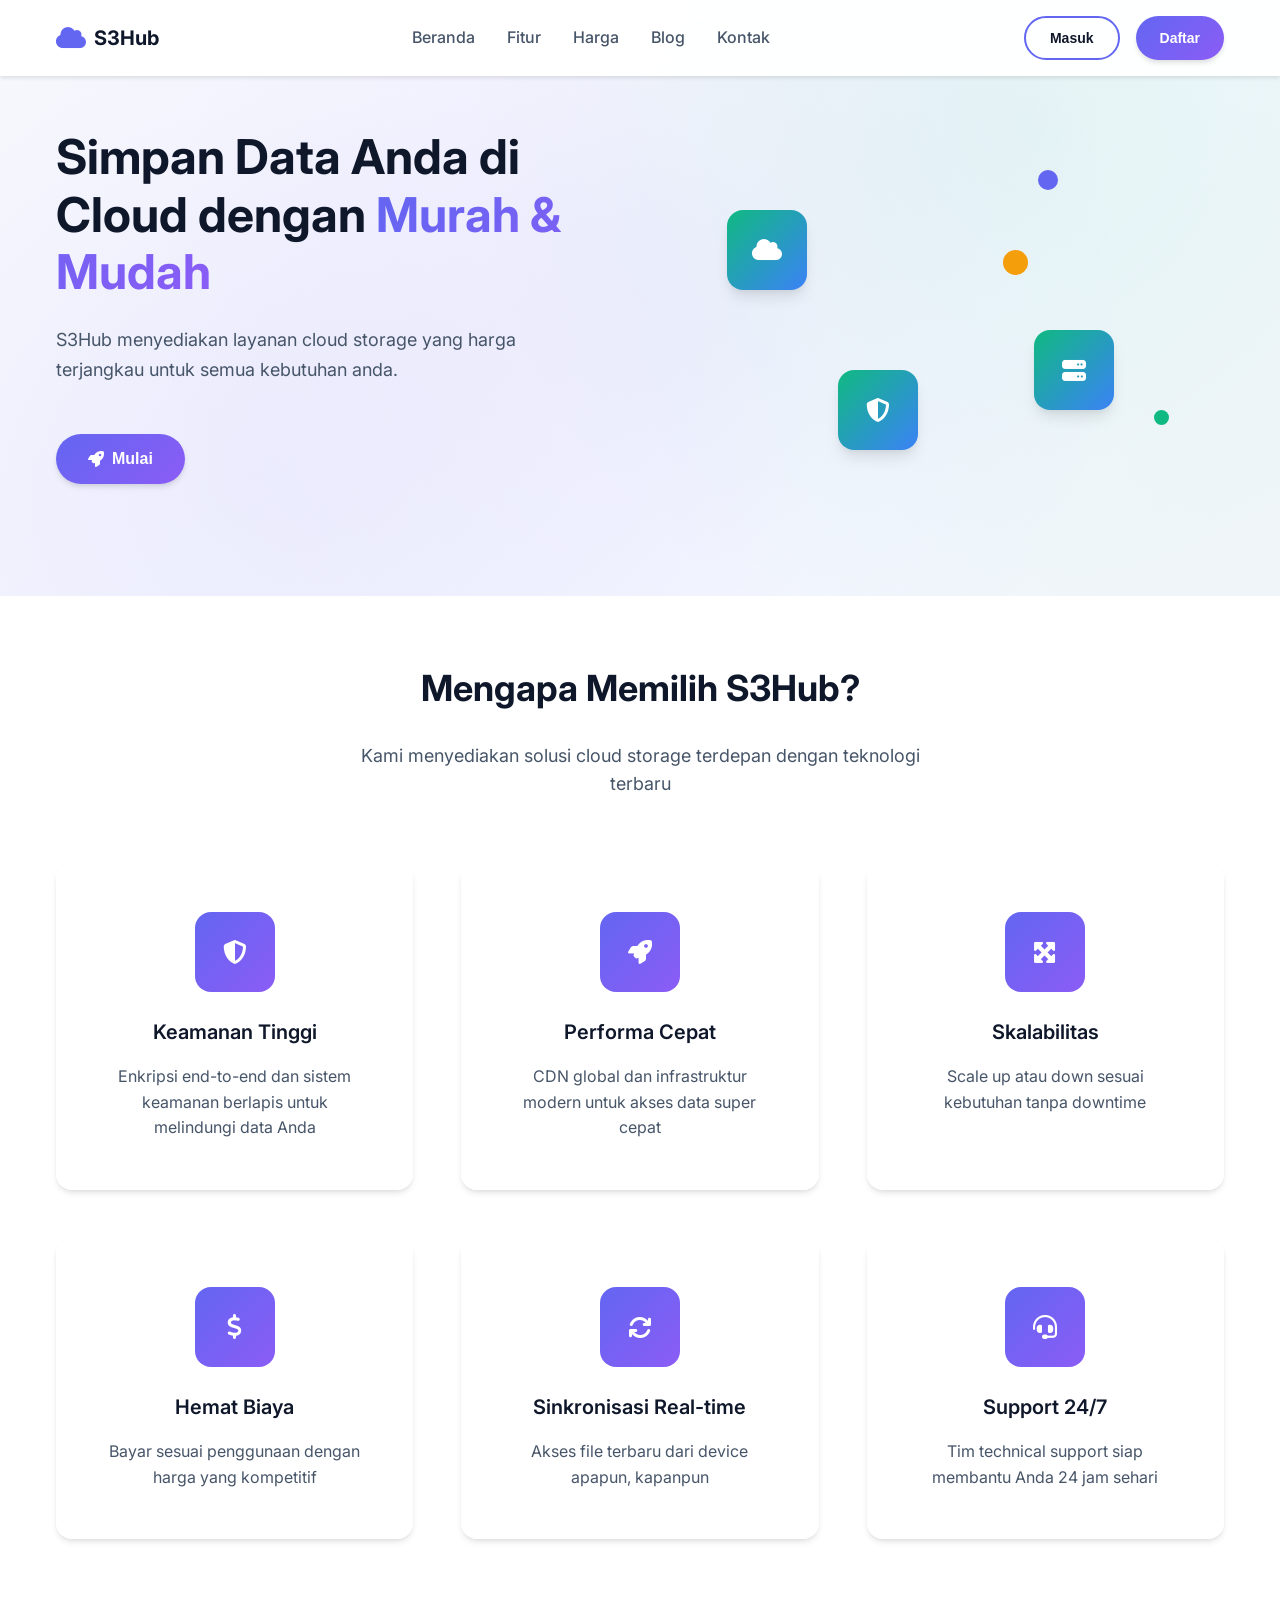
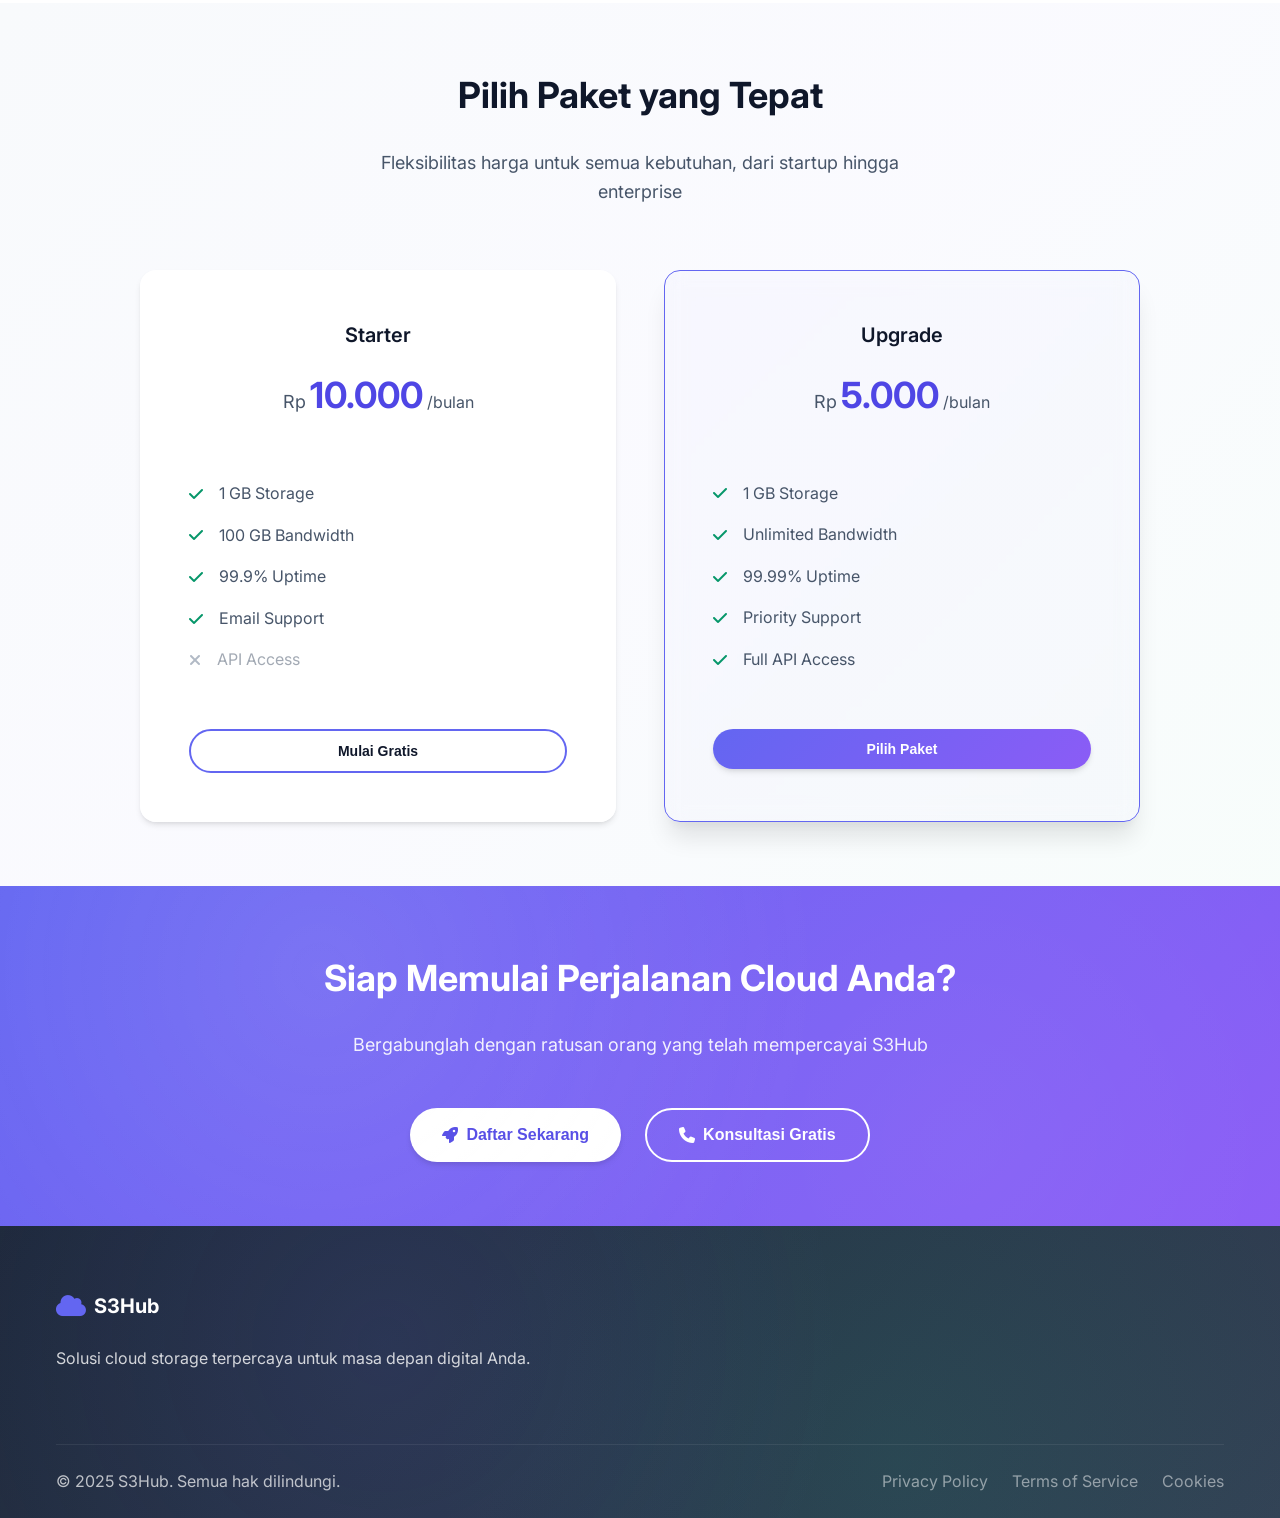
==== commit 5efdee6a: "Deploy from GitLab CI [skip ci]" ====
--- a/index.html
+++ b/index.html
@@ -1,17 +1,39 @@
-<!DOCTYPE html><html lang="id"><head><meta charset="UTF-8"><meta name="viewport" content="width=device-width,initial-scale=1"><title>S3Hub - Layanan Cloud Storage Terpercaya</title><meta name="description" content="Solusi cloud storage yang aman, cepat, dan terjangkau untuk semua kebutuhan bisnis Anda"><meta name="keywords" content="cloud storage, backup, s3, storage murah, cloud indonesia, file sync, CDN"><meta name="robots" content="index, follow"><link rel="canonical" href="https://s3hub.ilhamsuyadi.dev/"><link rel="stylesheet" href="styles.css"><link href="https://fonts.googleapis.com/css2?family=Inter:wght@300;400;500;600;700&display=swap" rel="stylesheet"><link rel="stylesheet" href="https://cdnjs.cloudflare.com/ajax/libs/font-awesome/6.4.0/css/all.min.css"><link rel="icon" href="/favicon.ico"><meta property="og:title" content="S3Hub - Layanan Cloud Storage Terpercaya"><meta property="og:description" content="S3Hub menyediakan layanan cloud storage yang aman, cepat, dan terjangkau untuk semua kebutuhan anda."><meta property="og:type" content="website"><meta property="og:url" content="https://s3hub.ilhamsuyadi.dev/"><meta property="og:image" content="https://s3hub.ilhamsuyadi.dev/og-image.png"><meta property="og:site_name" content="S3Hub"><meta property="og:locale" content="id_ID"><meta name="twitter:card" content="summary_large_image"><meta name="twitter:site" content="@S3Hub"><meta name="twitter:title" content="S3Hub - Layanan Cloud Storage Terpercaya"><meta name="twitter:description" content="S3Hub menyediakan layanan cloud storage yang aman, cepat, dan terjangkau untuk semua kebutuhan anda."><meta name="twitter:image" content="https://s3hub.ilhamsuyadi.dev/og-image.png"><script type="application/ld+json">{
+<!DOCTYPE html><html lang="id"><head><meta charset="UTF-8"><meta name="viewport" content="width=device-width,initial-scale=1"><title>S3Hub - Layanan Cloud Storage Terpercaya</title><meta name="description" content="S3Hub adalah layanan cloud storage yang aman, cepat, dan terjangkau untuk backup, penyimpanan file, dan kebutuhan bisnis."><meta name="robots" content="index, follow"><link rel="canonical" href="https://s3hub.ilhamsuyadi.dev/"><meta name="referrer" content="strict-origin-when-cross-origin"><meta name="format-detection" content="telephone=no"><meta name="theme-color" content="#6366F1"><link rel="icon" href="/favicon.svg" type="image/svg+xml"><link rel="preconnect" href="https://fonts.googleapis.com"><link rel="preconnect" href="https://fonts.gstatic.com" crossorigin><link href="https://fonts.googleapis.com/css2?family=Inter:wght@300;400;500;600;700&display=swap" rel="stylesheet"><link rel="stylesheet" href="https://cdnjs.cloudflare.com/ajax/libs/font-awesome/6.4.0/css/all.min.css"><link rel="stylesheet" href="styles.css"><meta property="og:title" content="S3Hub - Layanan Cloud Storage Terpercaya"><meta property="og:description" content="S3Hub menyediakan layanan cloud storage yang aman, cepat, dan terjangkau untuk semua kebutuhan anda."><meta property="og:type" content="website"><meta property="og:url" content="https://s3hub.ilhamsuyadi.dev/"><meta property="og:image" content="https://s3hub.ilhamsuyadi.dev/og-image.svg"><meta property="og:image:alt" content="S3Hub - Cloud Storage"><meta property="og:site_name" content="S3Hub"><meta property="og:locale" content="id_ID"><link rel="alternate" href="https://s3hub.ilhamsuyadi.dev/" hreflang="id-ID"><meta name="twitter:card" content="summary_large_image"><meta name="twitter:site" content="@S3Hub"><meta name="twitter:title" content="S3Hub - Layanan Cloud Storage Terpercaya"><meta name="twitter:description" content="S3Hub menyediakan layanan cloud storage yang aman, cepat, dan terjangkau untuk semua kebutuhan anda."><meta name="twitter:image" content="https://s3hub.ilhamsuyadi.dev/og-image.svg"><script type="application/ld+json">{
             "@context": "https://schema.org",
-            "@type": "Organization",
-            "name": "S3Hub",
+            "@graph": [
+                {
+                    "@type": "Organization",
+                    "@id": "https://s3hub.ilhamsuyadi.dev/#organization",
+                    "name": "S3Hub",
                     "url": "https://s3hub.ilhamsuyadi.dev/",
-                "logo": "https://s3hub.ilhamsuyadi.dev/logo.png",
-                "sameAs": [
-                    "https://twitter.com/example",
-                    "https://www.facebook.com/example"
-                ],
-            "contactPoint": [{
-                "@type": "ContactPoint",
-                "contactType": "customer support",
-                "email": "hello@ilhamsuyadi.dev",
-                "telephone": "+62-21-0000"
-            }]
-        }</script></head><body><nav class="navbar"><div class="container"><a class="nav-brand" href="/" aria-label="S3Hub Home" role="link"><i class="fas fa-cloud" aria-hidden="true"></i> <span>S3Hub</span></a><ul class="nav-menu"><li><a href="#home">Beranda</a></li><li><a href="#features">Fitur</a></li><li><a href="#pricing">Harga</a></li><li><a href="#contact">Kontak</a></li><li><a href="docs.html">Docs</a></li></ul><div class="nav-actions"><button class="btn btn-outline">Masuk</button> <button class="btn btn-primary">Daftar</button></div><button class="hamburger"><span></span> <span></span> <span></span></button></div></nav><section id="home" class="hero"><div class="container"><div class="hero-content"><div class="hero-text"><h1 class="hero-title">Simpan Data Anda di Cloud dengan <span class="highlight">Murah & Mudah</span></h1><p class="hero-description">S3Hub menyediakan layanan cloud storage yang harga terjangkau untuk semua kebutuhan anda.</p><div class="hero-actions"><button class="btn btn-primary btn-large"><i class="fas fa-rocket" aria-hidden="true"></i> Mulai</button></div></div><div class="hero-image"><div class="cloud-illustration"><div class="cloud cloud-1"><i class="fas fa-cloud" aria-hidden="true"></i></div><div class="cloud cloud-2"><i class="fas fa-server" aria-hidden="true"></i></div><div class="cloud cloud-3"><i class="fas fa-shield-alt" aria-hidden="true"></i></div><div class="floating-elements"><div class="element element-1"></div><div class="element element-2"></div><div class="element element-3"></div></div></div></div></div></div></section><section id="features" class="features"><div class="container"><div class="section-header"><h2>Mengapa Memilih S3Hub?</h2><p>Kami menyediakan solusi cloud storage terdepan dengan teknologi terbaru</p></div><div class="features-grid"><div class="feature-card"><div class="feature-icon"><i class="fas fa-shield-alt" aria-hidden="true"></i></div><h3>Keamanan Tinggi</h3><p>Enkripsi end-to-end dan sistem keamanan berlapis untuk melindungi data Anda</p></div><div class="feature-card"><div class="feature-icon"><i class="fas fa-rocket" aria-hidden="true"></i></div><h3>Performa Cepat</h3><p>CDN global dan infrastruktur modern untuk akses data super cepat</p></div><div class="feature-card"><div class="feature-icon"><i class="fas fa-expand-arrows-alt" aria-hidden="true"></i></div><h3>Skalabilitas</h3><p>Scale up atau down sesuai kebutuhan tanpa downtime</p></div><div class="feature-card"><div class="feature-icon"><i class="fas fa-dollar-sign" aria-hidden="true"></i></div><h3>Hemat Biaya</h3><p>Bayar sesuai penggunaan dengan harga yang kompetitif</p></div><div class="feature-card"><div class="feature-icon"><i class="fas fa-sync" aria-hidden="true"></i></div><h3>Sinkronisasi Real-time</h3><p>Akses file terbaru dari device apapun, kapanpun</p></div><div class="feature-card"><div class="feature-icon"><i class="fas fa-headset" aria-hidden="true"></i></div><h3>Support 24/7</h3><p>Tim technical support siap membantu Anda 24 jam sehari</p></div></div></div></section><section id="pricing" class="pricing"><div class="container"><div class="section-header"><h2>Pilih Paket yang Tepat</h2><p>Fleksibilitas harga untuk semua kebutuhan, dari startup hingga enterprise</p></div><div class="pricing-grid"><div class="pricing-card"><div class="pricing-header"><h3>Starter</h3><div class="price"><span class="currency">Rp</span> <span class="amount">10.000</span> <span class="period">/bulan</span></div></div><ul class="features-list"><li><i class="fas fa-check" aria-hidden="true"></i> 1 GB Storage</li><li><i class="fas fa-check" aria-hidden="true"></i> 100 GB Bandwidth</li><li><i class="fas fa-check" aria-hidden="true"></i> 99.9% Uptime</li><li><i class="fas fa-check" aria-hidden="true"></i> Email Support</li><li class="disabled"><i class="fas fa-times" aria-hidden="true"></i> API Access</li></ul><button class="btn btn-outline btn-full">Mulai Gratis</button></div><div class="pricing-card featured"><div class="pricing-header"><h3>Upgrade</h3><div class="price"><span class="currency">Rp</span> <span class="amount">5.000</span> <span class="period">/bulan</span></div></div><ul class="features-list"><li><i class="fas fa-check" aria-hidden="true"></i> 1 GB Storage</li><li><i class="fas fa-check" aria-hidden="true"></i> Unlimited Bandwidth</li><li><i class="fas fa-check" aria-hidden="true"></i> 99.99% Uptime</li><li><i class="fas fa-check" aria-hidden="true"></i> Priority Support</li><li><i class="fas fa-check" aria-hidden="true"></i> Full API Access</li></ul><button class="btn btn-primary btn-full">Pilih Paket</button></div></div></div></section><section class="cta"><div class="container"><div class="cta-content"><h2>Siap Memulai Perjalanan Cloud Anda?</h2><p>Bergabunglah dengan ratusan orang yang telah mempercayai S3Hub</p><div class="cta-actions"><button class="btn btn-primary btn-large"><i class="fas fa-rocket" aria-hidden="true"></i> Daftar Sekarang</button> <button class="btn btn-outline btn-large"><i class="fas fa-phone" aria-hidden="true"></i> Konsultasi Gratis</button></div></div></div></section><footer id="contact" class="footer"><div class="container"><div class="footer-content"><div class="footer-section"><div class="footer-brand"><i class="fas fa-cloud" aria-hidden="true"></i> <span>S3Hub</span></div><p>Solusi cloud storage terpercaya untuk masa depan digital Anda.</p></div></div><div class="footer-bottom"><p>&copy; 2025 S3Hub. Semua hak dilindungi.</p><div class="footer-links"><a href="#">Privacy Policy</a> <a href="#">Terms of Service</a> <a href="#">Cookies</a></div></div></div></footer><script src="script.js"></script></body></html>+                    "logo": {
+                        "@type": "ImageObject",
+                        "url": "https://s3hub.ilhamsuyadi.dev/logo.svg"
+                    },
+                    "contactPoint": [
+                        {
+                            "@type": "ContactPoint",
+                            "contactType": "customer support",
+                            "email": "hello@ilhamsuyadi.dev"
+                        }
+                    ]
+                },
+                {
+                    "@type": "WebSite",
+                    "@id": "https://s3hub.ilhamsuyadi.dev/#website",
+                    "url": "https://s3hub.ilhamsuyadi.dev/",
+                    "name": "S3Hub",
+                    "publisher": { "@id": "https://s3hub.ilhamsuyadi.dev/#organization" },
+                    "inLanguage": "id-ID"
+                },
+                {
+                    "@type": "WebPage",
+                    "@id": "https://s3hub.ilhamsuyadi.dev/#webpage",
+                    "url": "https://s3hub.ilhamsuyadi.dev/",
+                    "name": "S3Hub - Layanan Cloud Storage Terpercaya",
+                    "isPartOf": { "@id": "https://s3hub.ilhamsuyadi.dev/#website" },
+                    "about": { "@id": "https://s3hub.ilhamsuyadi.dev/#organization" },
+                    "inLanguage": "id-ID"
+                }
+            ]
+        }</script></head><body><nav class="navbar"><div class="container"><a class="nav-brand" href="index.html" aria-label="S3Hub Home" role="link"><i class="fas fa-cloud" aria-hidden="true"></i> <span>S3Hub</span></a><ul class="nav-menu"><li><a href="#home">Beranda</a></li><li><a href="#features">Fitur</a></li><li><a href="#pricing">Harga</a></li><li><a href="blog.html">Blog</a></li><li><a href="#contact">Kontak</a></li></ul><div class="nav-actions"><button class="btn btn-outline">Masuk</button> <button class="btn btn-primary">Daftar</button></div><button class="hamburger"><span></span> <span></span> <span></span></button></div></nav><section id="home" class="hero"><div class="container"><div class="hero-content"><div class="hero-text"><h1 class="hero-title">Simpan Data Anda di Cloud dengan <span class="highlight">Murah & Mudah</span></h1><p class="hero-description">S3Hub menyediakan layanan cloud storage yang harga terjangkau untuk semua kebutuhan anda.</p><div class="hero-actions"><button class="btn btn-primary btn-large"><i class="fas fa-rocket" aria-hidden="true"></i> Mulai</button></div></div><div class="hero-image"><div class="cloud-illustration"><div class="cloud cloud-1"><i class="fas fa-cloud" aria-hidden="true"></i></div><div class="cloud cloud-2"><i class="fas fa-server" aria-hidden="true"></i></div><div class="cloud cloud-3"><i class="fas fa-shield-alt" aria-hidden="true"></i></div><div class="floating-elements"><div class="element element-1"></div><div class="element element-2"></div><div class="element element-3"></div></div></div></div></div></div></section><section id="features" class="features"><div class="container"><div class="section-header"><h2>Mengapa Memilih S3Hub?</h2><p>Kami menyediakan solusi cloud storage terdepan dengan teknologi terbaru</p></div><div class="features-grid"><div class="feature-card"><div class="feature-icon"><i class="fas fa-shield-alt" aria-hidden="true"></i></div><h3>Keamanan Tinggi</h3><p>Enkripsi end-to-end dan sistem keamanan berlapis untuk melindungi data Anda</p></div><div class="feature-card"><div class="feature-icon"><i class="fas fa-rocket" aria-hidden="true"></i></div><h3>Performa Cepat</h3><p>CDN global dan infrastruktur modern untuk akses data super cepat</p></div><div class="feature-card"><div class="feature-icon"><i class="fas fa-expand-arrows-alt" aria-hidden="true"></i></div><h3>Skalabilitas</h3><p>Scale up atau down sesuai kebutuhan tanpa downtime</p></div><div class="feature-card"><div class="feature-icon"><i class="fas fa-dollar-sign" aria-hidden="true"></i></div><h3>Hemat Biaya</h3><p>Bayar sesuai penggunaan dengan harga yang kompetitif</p></div><div class="feature-card"><div class="feature-icon"><i class="fas fa-sync" aria-hidden="true"></i></div><h3>Sinkronisasi Real-time</h3><p>Akses file terbaru dari device apapun, kapanpun</p></div><div class="feature-card"><div class="feature-icon"><i class="fas fa-headset" aria-hidden="true"></i></div><h3>Support 24/7</h3><p>Tim technical support siap membantu Anda 24 jam sehari</p></div></div></div></section><section id="pricing" class="pricing"><div class="container"><div class="section-header"><h2>Pilih Paket yang Tepat</h2><p>Fleksibilitas harga untuk semua kebutuhan, dari startup hingga enterprise</p></div><div class="pricing-grid"><div class="pricing-card"><div class="pricing-header"><h3>Starter</h3><div class="price"><span class="currency">Rp</span> <span class="amount">10.000</span> <span class="period">/bulan</span></div></div><ul class="features-list"><li><i class="fas fa-check" aria-hidden="true"></i> 1 GB Storage</li><li><i class="fas fa-check" aria-hidden="true"></i> 100 GB Bandwidth</li><li><i class="fas fa-check" aria-hidden="true"></i> 99.9% Uptime</li><li><i class="fas fa-check" aria-hidden="true"></i> Email Support</li><li class="disabled"><i class="fas fa-times" aria-hidden="true"></i> API Access</li></ul><button class="btn btn-outline btn-full">Mulai Gratis</button></div><div class="pricing-card featured"><div class="pricing-header"><h3>Upgrade</h3><div class="price"><span class="currency">Rp</span> <span class="amount">5.000</span> <span class="period">/bulan</span></div></div><ul class="features-list"><li><i class="fas fa-check" aria-hidden="true"></i> 1 GB Storage</li><li><i class="fas fa-check" aria-hidden="true"></i> Unlimited Bandwidth</li><li><i class="fas fa-check" aria-hidden="true"></i> 99.99% Uptime</li><li><i class="fas fa-check" aria-hidden="true"></i> Priority Support</li><li><i class="fas fa-check" aria-hidden="true"></i> Full API Access</li></ul><button class="btn btn-primary btn-full">Pilih Paket</button></div></div></div></section><section class="cta"><div class="container"><div class="cta-content"><h2>Siap Memulai Perjalanan Cloud Anda?</h2><p>Bergabunglah dengan ratusan orang yang telah mempercayai S3Hub</p><div class="cta-actions"><button class="btn btn-primary btn-large"><i class="fas fa-rocket" aria-hidden="true"></i> Daftar Sekarang</button> <button class="btn btn-outline btn-large"><i class="fas fa-phone" aria-hidden="true"></i> Konsultasi Gratis</button></div></div></div></section><footer id="contact" class="footer"><div class="container"><div class="footer-content"><div class="footer-section"><div class="footer-brand"><i class="fas fa-cloud" aria-hidden="true"></i> <span>S3Hub</span></div><p>Solusi cloud storage terpercaya untuk masa depan digital Anda.</p></div></div><div class="footer-bottom"><p>&copy; 2025 S3Hub. Semua hak dilindungi.</p><div class="footer-links"><a href="#">Privacy Policy</a> <a href="#">Terms of Service</a> <a href="#">Cookies</a></div></div></div></footer><script src="script.js"></script></body></html>
--- a/styles.css
+++ b/styles.css
@@ -1 +1 @@
-@keyframes float{0%,to{transform:translateY(0)}50%{transform:translateY(-20px)}}@keyframes fadeInUp{0%{opacity:0;transform:translateY(30px)}to{opacity:1;transform:translateY(0)}}*{margin:0;padding:0;box-sizing:border-box}:root{--primary-pastel:#6366F1;--secondary-pastel:#10B981;--accent-pastel:#F59E0B;--purple-pastel:#8B5CF6;--blue-pastel:#3B82F6;--lavender-pastel:#A855F7;--primary-dark:#4F46E5;--secondary-dark:#059669;--accent-dark:#D97706;--white:#FFFFFF;--light-gray:#F8FAFC;--gray:#64748B;--dark-gray:#334155;--text-primary:#0F172A;--text-secondary:#475569;--gradient-primary:linear-gradient(135deg, var(--primary-pastel) 0%, var(--purple-pastel) 100%);--gradient-secondary:linear-gradient(135deg, var(--secondary-pastel) 0%, var(--blue-pastel) 100%);--gradient-accent:linear-gradient(135deg, var(--accent-pastel) 0%, var(--primary-pastel) 100%);--gradient-dark:linear-gradient(135deg, #1E293B 0%, #334155 100%);--shadow-sm:0 1px 2px 0 rgba(0, 0, 0, 0.05);--shadow-md:0 4px 6px -1px rgba(0, 0, 0, 0.1), 0 2px 4px -1px rgba(0, 0, 0, 0.06);--shadow-lg:0 10px 15px -3px rgba(0, 0, 0, 0.1), 0 4px 6px -2px rgba(0, 0, 0, 0.05);--shadow-xl:0 20px 25px -5px rgba(0, 0, 0, 0.1), 0 10px 10px -5px rgba(0, 0, 0, 0.04);--font-family:'Inter', -apple-system, BlinkMacSystemFont, 'Segoe UI', sans-serif;--font-size-xs:0.75rem;--font-size-sm:0.875rem;--font-size-base:1rem;--font-size-lg:1.125rem;--font-size-xl:1.25rem;--font-size-2xl:1.5rem;--font-size-3xl:1.875rem;--font-size-4xl:2.25rem;--font-size-5xl:3rem;--spacing-xs:0.5rem;--spacing-sm:1rem;--spacing-md:1.5rem;--spacing-lg:2rem;--spacing-xl:3rem;--spacing-2xl:4rem;--border-radius-sm:0.375rem;--border-radius-md:0.5rem;--border-radius-lg:0.75rem;--border-radius-xl:1rem;--border-radius-full:9999px;--transition-fast:0.15s ease-in-out;--transition-base:0.3s ease-in-out;--transition-slow:0.5s ease-in-out}body{font-family:var(--font-family);line-height:1.6;color:var(--text-primary);background:var(--white);overflow-x:hidden}.container{max-width:1200px;margin:0 auto;padding:0 var(--spacing-sm)}.nav-menu a::after,.navbar{left:0;transition:var(--transition-base)}.navbar{position:fixed;top:0;right:0;background:rgba(255,255,255,.95);backdrop-filter:blur(10px);z-index:1000;padding:var(--spacing-sm)0;box-shadow:var(--shadow-sm)}.nav-brand,.navbar .container{display:flex;align-items:center}.navbar .container{justify-content:space-between}.nav-brand{gap:var(--spacing-xs);font-size:var(--font-size-xl);font-weight:700;color:var(--text-primary);text-decoration:none}.footer-brand i,.nav-brand i{color:var(--primary-pastel);font-size:var(--font-size-2xl)}.nav-menu{display:flex;list-style:none;gap:var(--spacing-lg)}.footer-section ul li a,.nav-menu a{text-decoration:none;transition:var(--transition-fast)}.nav-menu a{color:var(--text-secondary);font-weight:500;position:relative}.nav-menu a:hover{color:var(--primary-dark)}.nav-menu a::after{content:"";position:absolute;bottom:-4px;width:0;height:2px;background:var(--gradient-primary)}.nav-menu a:hover::after{width:100%}.nav-actions{display:flex;gap:var(--spacing-sm)}.hamburger{display:none;flex-direction:column;background:0 0;border:0;cursor:pointer;gap:4px}.btn,.hamburger span{transition:var(--transition-base)}.hamburger span{width:24px;height:2px;background:var(--text-primary)}.btn{display:inline-flex;align-items:center;gap:var(--spacing-xs);padding:.75rem 1.5rem;border:0;border-radius:var(--border-radius-full);font-weight:600;text-decoration:none;cursor:pointer;font-size:var(--font-size-sm)}.btn-primary{background:var(--gradient-primary);color:var(--white);box-shadow:var(--shadow-md)}.btn-primary:hover{transform:translateY(-2px);box-shadow:var(--shadow-lg)}.btn-outline{background:0 0;color:var(--text-primary);border:2px solid var(--primary-pastel)}.btn-outline:hover{background:var(--primary-pastel);color:var(--white);transform:translateY(-2px)}.btn-large{padding:1rem 2rem;font-size:var(--font-size-base)}.btn-full{width:100%;justify-content:center}.hero{padding:8rem 0 4rem;background:linear-gradient(135deg,#f8fafc 0,rgba(99,102,241,.05) 30%,rgba(59,130,246,.05) 70%,#f1f5f9 100%);position:relative;overflow:hidden}.cta::before,.footer::before,.hero::before{content:"";position:absolute;top:0;left:0;right:0;bottom:0;background-image:radial-gradient(circle at 20% 80%,rgba(99,102,241,.08)0,transparent 50%),radial-gradient(circle at 80% 20%,rgba(16,185,129,.08)0,transparent 50%),radial-gradient(circle at 50% 50%,rgba(139,92,246,.05)0,transparent 70%)}.hero-content{display:grid;grid-template-columns:1fr 1fr;gap:var(--spacing-2xl);align-items:center;position:relative;z-index:1}.hero-title,.section-header h2{font-weight:700;margin-bottom:var(--spacing-md)}.hero-title{font-size:var(--font-size-5xl);line-height:1.2}.highlight{background:var(--gradient-primary);-webkit-background-clip:text;-webkit-text-fill-color:transparent;background-clip:text}.hero-description{font-size:var(--font-size-lg);color:var(--text-secondary);margin-bottom:var(--spacing-xl);line-height:1.7}.hero-actions{display:flex;gap:var(--spacing-md);margin-bottom:var(--spacing-xl)}.hero-stats{display:flex;gap:var(--spacing-lg)}.stat{text-align:center}.stat-number{display:block;font-size:var(--font-size-2xl);font-weight:700;color:var(--primary-dark)}.section-header p,.stat-label{font-size:var(--font-size-sm);color:var(--text-secondary)}.cloud,.cloud-illustration{position:relative;height:400px;display:flex;align-items:center;justify-content:center}.cloud{position:absolute;width:80px;height:80px;background:var(--gradient-secondary);border-radius:var(--border-radius-xl);color:var(--white);font-size:var(--font-size-2xl);box-shadow:var(--shadow-lg);animation:float 3s ease-in-out infinite}.cloud-1{top:20%;left:10%;animation-delay:0s}.cloud-2{top:50%;right:20%;animation-delay:1s}.cloud-3{bottom:20%;left:30%;animation-delay:2s}.floating-elements{position:absolute;width:100%;height:100%}.element{position:absolute;border-radius:50%;animation:float 4s ease-in-out infinite}.element-1{width:20px;height:20px;background:var(--primary-pastel);top:10%;right:30%;animation-delay:.5s}.element-2{width:15px;height:15px;background:var(--secondary-pastel);top:70%;right:10%;animation-delay:1.5s}.element-3{width:25px;height:25px;background:var(--accent-pastel);top:30%;left:60%;animation-delay:2.5s}.section-header{text-align:center;margin-bottom:var(--spacing-2xl)}.section-header h2{font-size:var(--font-size-4xl)}.section-header p{font-size:var(--font-size-lg);max-width:600px;margin:0 auto}.features{padding:var(--spacing-2xl)0;background:var(--white)}.features-grid{display:grid;grid-template-columns:repeat(auto-fit,minmax(300px,1fr));gap:var(--spacing-xl)}.feature-card,.feature-icon{border-radius:var(--border-radius-xl)}.feature-card{background:var(--white);padding:var(--spacing-xl);box-shadow:var(--shadow-md);text-align:center;transition:var(--transition-base)}.feature-card:hover{transform:translateY(-8px);box-shadow:var(--shadow-xl);border-color:rgba(99,102,241,.2)}.feature-icon{width:80px;height:80px;margin:0 auto var(--spacing-md);background:var(--gradient-primary);display:flex;align-items:center;justify-content:center;font-size:var(--font-size-2xl);color:var(--white)}.feature-card h3,.section-header h2{color:var(--text-primary)}.feature-card p{color:var(--text-secondary);line-height:1.6}.pricing{padding:var(--spacing-2xl)0;background:linear-gradient(135deg,var(--light-gray) 0%,rgba(99,102,241,.03) 50%,rgba(16,185,129,.03) 100%)}.pricing-grid{display:grid;grid-template-columns:repeat(auto-fit,minmax(300px,1fr));gap:var(--spacing-xl);max-width:1000px;margin:0 auto}.pricing-card{background:var(--white);border-radius:var(--border-radius-xl);padding:var(--spacing-xl);box-shadow:var(--shadow-md);position:relative;transition:var(--transition-base);border:2px solid transparent}.pricing-card:hover{transform:translateY(-5px);box-shadow:var(--shadow-lg)}.pricing-card.featured{border-color:var(--primary-pastel);transform:scale(1.05);background:linear-gradient(135deg,rgba(99,102,241,.02)0,rgba(139,92,246,.02) 100%);box-shadow:var(--shadow-xl)}.footer-section h4::after,.pricing-badge{position:absolute;background:var(--gradient-primary)}.pricing-badge{top:-10px;left:50%;transform:translateX(-50%);color:var(--white);padding:.5rem 1rem;border-radius:var(--border-radius-full);font-size:var(--font-size-sm);font-weight:600}.pricing-header{text-align:center;margin-bottom:var(--spacing-xl)}.feature-card h3,.pricing-header h3{font-size:var(--font-size-xl);font-weight:600;margin-bottom:var(--spacing-sm)}.price{display:flex;align-items:baseline;justify-content:center;gap:.25rem}.currency{font-size:var(--font-size-lg);color:var(--text-secondary)}.amount,.cta h2{font-size:var(--font-size-4xl);font-weight:700}.amount{color:var(--primary-dark)}.features-list li,.period{color:var(--text-secondary)}.period{font-size:var(--font-size-base)}.features-list{list-style:none;margin-bottom:var(--spacing-xl)}.features-list li{display:flex;align-items:center;gap:var(--spacing-sm);padding:.5rem 0}.features-list li i{color:var(--secondary-dark)}.features-list li.disabled{opacity:.5}.features-list li.disabled i{color:var(--gray)}.cta{padding:var(--spacing-2xl)0;color:var(--white);text-align:center}.cta h2{margin-bottom:var(--spacing-md)}.cta p,.footer-section h4{font-size:var(--font-size-lg)}.cta p{margin-bottom:var(--spacing-xl);opacity:.9}.cta-actions{display:flex;gap:var(--spacing-md);justify-content:center}.cta .btn-outline{border-color:var(--white);color:var(--white)}.cta .btn-outline:hover,.cta .btn-primary{background:var(--white);color:var(--primary-dark)}.cta .btn-primary:hover{background:rgba(255,255,255,.9);transform:translateY(-2px)}.footer{background:var(--gradient-dark);color:var(--white);padding:var(--spacing-2xl)0 var(--spacing-md);position:relative}.cta::before,.footer::before{background-image:radial-gradient(circle at 30% 40%,rgba(99,102,241,.1)0,transparent 50%),radial-gradient(circle at 70% 80%,rgba(16,185,129,.1)0,transparent 50%);pointer-events:none}.footer-content{display:grid;grid-template-columns:repeat(auto-fit,minmax(250px,1fr));gap:var(--spacing-xl);margin-bottom:var(--spacing-xl);position:relative;z-index:1}.footer-brand,.social-links a{display:flex;align-items:center}.footer-brand{gap:var(--spacing-xs);font-size:var(--font-size-xl);font-weight:700;margin-bottom:var(--spacing-md)}.footer-section p{margin-bottom:var(--spacing-md);opacity:.8;line-height:1.6}.footer-section h4{font-weight:600;margin-bottom:var(--spacing-md);position:relative}.footer-section h4::after{content:"";bottom:-4px;left:0;width:30px;height:2px;border-radius:2px}.footer-section ul{list-style:none}.footer-section ul li{margin-bottom:.5rem}.footer-section ul li a{color:rgba(255,255,255,.7)}.footer-section h4,.footer-section ul li a:hover{color:var(--primary-pastel)}.social-links{display:flex;gap:var(--spacing-sm)}.social-links a{width:44px;height:44px;background:rgba(255,255,255,.1);border:1px solid rgba(255,255,255,.1);border-radius:12px;justify-content:center;color:var(--white);transition:var(--transition-base);backdrop-filter:blur(10px)}.social-links a:hover{background:var(--primary-pastel);border-color:var(--primary-pastel);transform:translateY(-3px);box-shadow:0 8px 15px rgba(99,102,241,.3)}.footer-bottom{border-top:1px solid rgba(255,255,255,.1);padding-top:var(--spacing-md);display:flex;justify-content:space-between;align-items:center;opacity:.7}.footer-links{display:flex;gap:var(--spacing-md)}.footer-links a{color:rgba(255,255,255,.7);text-decoration:none;transition:var(--transition-fast)}.footer-links a:hover{color:var(--primary-pastel)}@media (max-width:768px){.container{padding:0 var(--spacing-md)}.nav-actions,.nav-menu{display:none}.hamburger{display:flex}.hero{padding:6rem 0 3rem}.hero-content{grid-template-columns:1fr;gap:var(--spacing-xl);text-align:center}.cta h2,.hero-title,.section-header h2{font-size:var(--font-size-3xl)}.hero-actions{flex-direction:column;align-items:center}.hero-stats{justify-content:center}.features-grid,.pricing-grid{grid-template-columns:1fr}.pricing-card.featured{transform:none}.cta-actions{flex-direction:column;align-items:center}.footer-bottom{flex-direction:column;gap:var(--spacing-sm);text-align:center}}@media (max-width:480px){.hero-title{font-size:var(--font-size-2xl)}.btn-large,.hero-actions{width:100%}.hero-stats{flex-direction:column;gap:var(--spacing-md)}.cloud-illustration{height:300px}.cloud{width:60px;height:60px;font-size:var(--font-size-lg)}}html{scroll-behavior:smooth}.feature-card,.pricing-card{animation:fadeInUp .6s ease-out}.feature-card:hover .feature-icon{transform:scale(1.1) rotate(5deg);background:var(--gradient-secondary);box-shadow:0 8px 25px rgba(16,185,129,.3)}.pricing-card:hover .pricing-header h3{color:var(--primary-dark);transform:translateY(-2px)}.btn:hover{box-shadow:0 8px 25px rgba(99,102,241,.3)}.btn-primary:hover{background:linear-gradient(135deg,var(--primary-dark) 0%,var(--purple-pastel) 100%)}.navbar{transition:all .3s cubic-bezier(.4,0,.2,1)}.nav-brand:hover i{transform:scale(1.1) rotate(10deg);transition:transform .3s ease}.feature-card,.pricing-card{backdrop-filter:blur(10px);background:rgba(255,255,255,.9);border:1px solid rgba(255,255,255,.2)}.cta{background:var(--gradient-primary);position:relative;overflow:hidden}.cta::before{background-image:radial-gradient(circle at 25% 25%,rgba(255,255,255,.1)0,transparent 50%),radial-gradient(circle at 75% 75%,rgba(255,255,255,.05)0,transparent 50%)}::-webkit-scrollbar{width:8px}::-webkit-scrollbar-track{background:var(--light-gray)}::-webkit-scrollbar-thumb{background:var(--primary-pastel);border-radius:var(--border-radius-full)}::-webkit-scrollbar-thumb:hover{background:var(--primary-dark)}+@keyframes float{0%,to{transform:translateY(0)}50%{transform:translateY(-20px)}}@keyframes fadeInUp{0%{opacity:0;transform:translateY(30px)}to{opacity:1;transform:translateY(0)}}*{margin:0;padding:0;box-sizing:border-box}:root{--primary-pastel:#6366F1;--secondary-pastel:#10B981;--accent-pastel:#F59E0B;--purple-pastel:#8B5CF6;--blue-pastel:#3B82F6;--lavender-pastel:#A855F7;--primary-dark:#4F46E5;--secondary-dark:#059669;--accent-dark:#D97706;--white:#FFFFFF;--light-gray:#F8FAFC;--gray:#64748B;--dark-gray:#334155;--text-primary:#0F172A;--text-secondary:#475569;--gradient-primary:linear-gradient(135deg, var(--primary-pastel) 0%, var(--purple-pastel) 100%);--gradient-secondary:linear-gradient(135deg, var(--secondary-pastel) 0%, var(--blue-pastel) 100%);--gradient-accent:linear-gradient(135deg, var(--accent-pastel) 0%, var(--primary-pastel) 100%);--gradient-dark:linear-gradient(135deg, #1E293B 0%, #334155 100%);--shadow-sm:0 1px 2px 0 rgba(0, 0, 0, 0.05);--shadow-md:0 4px 6px -1px rgba(0, 0, 0, 0.1), 0 2px 4px -1px rgba(0, 0, 0, 0.06);--shadow-lg:0 10px 15px -3px rgba(0, 0, 0, 0.1), 0 4px 6px -2px rgba(0, 0, 0, 0.05);--shadow-xl:0 20px 25px -5px rgba(0, 0, 0, 0.1), 0 10px 10px -5px rgba(0, 0, 0, 0.04);--font-family:'Inter', -apple-system, BlinkMacSystemFont, 'Segoe UI', sans-serif;--font-size-xs:0.75rem;--font-size-sm:0.875rem;--font-size-base:1rem;--font-size-lg:1.125rem;--font-size-xl:1.25rem;--font-size-2xl:1.5rem;--font-size-3xl:1.875rem;--font-size-4xl:2.25rem;--font-size-5xl:3rem;--spacing-xs:0.5rem;--spacing-sm:1rem;--spacing-md:1.5rem;--spacing-lg:2rem;--spacing-xl:3rem;--spacing-2xl:4rem;--border-radius-sm:0.375rem;--border-radius-md:0.5rem;--border-radius-lg:0.75rem;--border-radius-xl:1rem;--border-radius-full:9999px;--transition-fast:0.15s ease-in-out;--transition-base:0.3s ease-in-out;--transition-slow:0.5s ease-in-out}body{font-family:var(--font-family);line-height:1.6;color:var(--text-primary);background:var(--white);overflow-x:hidden}main{display:block}.container{max-width:1200px;margin:0 auto;padding:0 var(--spacing-sm)}.page{padding-top:calc(70px + var(--spacing-xl));padding-bottom:var(--spacing-2xl)}.prose{max-width:800px}.prose h1,.prose h2{margin-bottom:var(--spacing-sm)}.prose h1{font-size:var(--font-size-4xl);line-height:1.15}.prose h2{font-size:var(--font-size-2xl);margin-top:var(--spacing-xl)}.prose p,.prose ul{color:var(--text-secondary);margin:var(--spacing-sm)0}.prose ul{margin:var(--spacing-sm)0 var(--spacing-md);padding-left:1.25rem}.prose li{margin:.25rem 0}.muted{color:var(--gray);font-size:var(--font-size-sm)}.nav-menu a::after,.navbar{left:0;transition:var(--transition-base)}.navbar{position:fixed;top:0;right:0;background:rgba(255,255,255,.95);backdrop-filter:blur(10px);z-index:1000;padding:var(--spacing-sm)0;box-shadow:var(--shadow-sm)}.nav-brand,.navbar .container{display:flex;align-items:center}.navbar .container{justify-content:space-between}.nav-brand{gap:var(--spacing-xs);font-size:var(--font-size-xl);font-weight:700;color:var(--text-primary);text-decoration:none}.footer-brand i,.nav-brand i{color:var(--primary-pastel);font-size:var(--font-size-2xl)}.nav-menu{display:flex;list-style:none;gap:var(--spacing-lg)}.footer-section ul li a,.nav-menu a{text-decoration:none;transition:var(--transition-fast)}.nav-menu a{color:var(--text-secondary);font-weight:500;position:relative}.nav-menu a:hover{color:var(--primary-dark)}.nav-menu a::after{content:"";position:absolute;bottom:-4px;width:0;height:2px;background:var(--gradient-primary)}.nav-menu a:hover::after{width:100%}.nav-actions{display:flex;gap:var(--spacing-sm)}.hamburger{display:none;flex-direction:column;background:0 0;border:0;cursor:pointer;gap:4px}.btn,.hamburger span{transition:var(--transition-base)}.hamburger span{width:24px;height:2px;background:var(--text-primary)}.btn{display:inline-flex;align-items:center;gap:var(--spacing-xs);padding:.75rem 1.5rem;border:0;border-radius:var(--border-radius-full);font-weight:600;text-decoration:none;cursor:pointer;font-size:var(--font-size-sm)}.btn-primary{background:var(--gradient-primary);color:var(--white);box-shadow:var(--shadow-md)}.btn-primary:hover{transform:translateY(-2px);box-shadow:var(--shadow-lg)}.btn-outline{background:0 0;color:var(--text-primary);border:2px solid var(--primary-pastel)}.btn-outline:hover{background:var(--primary-pastel);color:var(--white);transform:translateY(-2px)}.btn-large{padding:1rem 2rem;font-size:var(--font-size-base)}.btn-full{width:100%;justify-content:center}.hero{padding:8rem 0 4rem;background:linear-gradient(135deg,#f8fafc 0,rgba(99,102,241,.05) 30%,rgba(59,130,246,.05) 70%,#f1f5f9 100%);position:relative;overflow:hidden}.cta::before,.footer::before,.hero::before{content:"";position:absolute;top:0;left:0;right:0;bottom:0;background-image:radial-gradient(circle at 20% 80%,rgba(99,102,241,.08)0,transparent 50%),radial-gradient(circle at 80% 20%,rgba(16,185,129,.08)0,transparent 50%),radial-gradient(circle at 50% 50%,rgba(139,92,246,.05)0,transparent 70%)}.hero-content{display:grid;grid-template-columns:1fr 1fr;gap:var(--spacing-2xl);align-items:center;position:relative;z-index:1}.hero-title,.section-header h2{font-weight:700;margin-bottom:var(--spacing-md)}.hero-title{font-size:var(--font-size-5xl);line-height:1.2}.highlight{background:var(--gradient-primary);-webkit-background-clip:text;-webkit-text-fill-color:transparent;background-clip:text}.hero-description{font-size:var(--font-size-lg);color:var(--text-secondary);margin-bottom:var(--spacing-xl);line-height:1.7}.hero-actions{display:flex;gap:var(--spacing-md);margin-bottom:var(--spacing-xl)}.hero-stats{display:flex;gap:var(--spacing-lg)}.stat{text-align:center}.stat-number{display:block;font-size:var(--font-size-2xl);font-weight:700;color:var(--primary-dark)}.section-header p,.stat-label{font-size:var(--font-size-sm);color:var(--text-secondary)}.cloud,.cloud-illustration{position:relative;height:400px;display:flex;align-items:center;justify-content:center}.cloud{position:absolute;width:80px;height:80px;background:var(--gradient-secondary);border-radius:var(--border-radius-xl);color:var(--white);font-size:var(--font-size-2xl);box-shadow:var(--shadow-lg);animation:float 3s ease-in-out infinite}.cloud-1{top:20%;left:10%;animation-delay:0s}.cloud-2{top:50%;right:20%;animation-delay:1s}.cloud-3{bottom:20%;left:30%;animation-delay:2s}.floating-elements{position:absolute;width:100%;height:100%}.element{position:absolute;border-radius:50%;animation:float 4s ease-in-out infinite}.element-1{width:20px;height:20px;background:var(--primary-pastel);top:10%;right:30%;animation-delay:.5s}.element-2{width:15px;height:15px;background:var(--secondary-pastel);top:70%;right:10%;animation-delay:1.5s}.element-3{width:25px;height:25px;background:var(--accent-pastel);top:30%;left:60%;animation-delay:2.5s}.section-header{text-align:center;margin-bottom:var(--spacing-2xl)}.section-header h2{font-size:var(--font-size-4xl)}.section-header p{font-size:var(--font-size-lg);max-width:600px;margin:0 auto}.features{padding:var(--spacing-2xl)0;background:var(--white)}.features-grid{display:grid;grid-template-columns:repeat(auto-fit,minmax(300px,1fr));gap:var(--spacing-xl)}.feature-card,.feature-icon{border-radius:var(--border-radius-xl)}.feature-card{background:var(--white);padding:var(--spacing-xl);box-shadow:var(--shadow-md);text-align:center;transition:var(--transition-base)}.feature-card:hover{transform:translateY(-8px);box-shadow:var(--shadow-xl);border-color:rgba(99,102,241,.2)}.feature-icon{width:80px;height:80px;margin:0 auto var(--spacing-md);background:var(--gradient-primary);display:flex;align-items:center;justify-content:center;font-size:var(--font-size-2xl);color:var(--white)}.feature-card h3,.section-header h2{color:var(--text-primary)}.feature-card p{color:var(--text-secondary);line-height:1.6}.pricing{padding:var(--spacing-2xl)0;background:linear-gradient(135deg,var(--light-gray) 0%,rgba(99,102,241,.03) 50%,rgba(16,185,129,.03) 100%)}.pricing-grid{display:grid;grid-template-columns:repeat(auto-fit,minmax(300px,1fr));gap:var(--spacing-xl);max-width:1000px;margin:0 auto}.pricing-card{background:var(--white);border-radius:var(--border-radius-xl);padding:var(--spacing-xl);box-shadow:var(--shadow-md);position:relative;transition:var(--transition-base);border:2px solid transparent}.pricing-card:hover{transform:translateY(-5px);box-shadow:var(--shadow-lg)}.pricing-card.featured{border-color:var(--primary-pastel);transform:scale(1.05);background:linear-gradient(135deg,rgba(99,102,241,.02)0,rgba(139,92,246,.02) 100%);box-shadow:var(--shadow-xl)}.footer-section h4::after,.pricing-badge{position:absolute;background:var(--gradient-primary)}.pricing-badge{top:-10px;left:50%;transform:translateX(-50%);color:var(--white);padding:.5rem 1rem;border-radius:var(--border-radius-full);font-size:var(--font-size-sm);font-weight:600}.pricing-header{text-align:center;margin-bottom:var(--spacing-xl)}.feature-card h3,.pricing-header h3{font-size:var(--font-size-xl);font-weight:600;margin-bottom:var(--spacing-sm)}.price{display:flex;align-items:baseline;justify-content:center;gap:.25rem}.currency{font-size:var(--font-size-lg);color:var(--text-secondary)}.amount,.cta h2{font-size:var(--font-size-4xl);font-weight:700}.amount{color:var(--primary-dark)}.features-list li,.period{color:var(--text-secondary)}.period{font-size:var(--font-size-base)}.features-list{list-style:none;margin-bottom:var(--spacing-xl)}.features-list li{display:flex;align-items:center;gap:var(--spacing-sm);padding:.5rem 0}.features-list li i{color:var(--secondary-dark)}.features-list li.disabled{opacity:.5}.features-list li.disabled i{color:var(--gray)}.cta{padding:var(--spacing-2xl)0;color:var(--white);text-align:center}.cta h2{margin-bottom:var(--spacing-md)}.cta p,.footer-section h4{font-size:var(--font-size-lg)}.cta p{margin-bottom:var(--spacing-xl);opacity:.9}.cta-actions{display:flex;gap:var(--spacing-md);justify-content:center}.cta .btn-outline{border-color:var(--white);color:var(--white)}.cta .btn-outline:hover,.cta .btn-primary{background:var(--white);color:var(--primary-dark)}.cta .btn-primary:hover{background:rgba(255,255,255,.9);transform:translateY(-2px)}.footer{background:var(--gradient-dark);color:var(--white);padding:var(--spacing-2xl)0 var(--spacing-md);position:relative}.cta::before,.footer::before{background-image:radial-gradient(circle at 30% 40%,rgba(99,102,241,.1)0,transparent 50%),radial-gradient(circle at 70% 80%,rgba(16,185,129,.1)0,transparent 50%);pointer-events:none}.footer-content{display:grid;grid-template-columns:repeat(auto-fit,minmax(250px,1fr));gap:var(--spacing-xl);margin-bottom:var(--spacing-xl);position:relative;z-index:1}.footer-brand,.social-links a{display:flex;align-items:center}.footer-brand{gap:var(--spacing-xs);font-size:var(--font-size-xl);font-weight:700;margin-bottom:var(--spacing-md)}.footer-section p{margin-bottom:var(--spacing-md);opacity:.8;line-height:1.6}.footer-section h4{font-weight:600;margin-bottom:var(--spacing-md);position:relative}.footer-section h4::after{content:"";bottom:-4px;left:0;width:30px;height:2px;border-radius:2px}.footer-section ul{list-style:none}.footer-section ul li{margin-bottom:.5rem}.footer-section ul li a{color:rgba(255,255,255,.7)}.footer-section h4,.footer-section ul li a:hover{color:var(--primary-pastel)}.social-links{display:flex;gap:var(--spacing-sm)}.social-links a{width:44px;height:44px;background:rgba(255,255,255,.1);border:1px solid rgba(255,255,255,.1);border-radius:12px;justify-content:center;color:var(--white);transition:var(--transition-base);backdrop-filter:blur(10px)}.social-links a:hover{background:var(--primary-pastel);border-color:var(--primary-pastel);transform:translateY(-3px);box-shadow:0 8px 15px rgba(99,102,241,.3)}.footer-bottom{border-top:1px solid rgba(255,255,255,.1);padding-top:var(--spacing-md);display:flex;justify-content:space-between;align-items:center;opacity:.7}.footer-links{display:flex;gap:var(--spacing-md)}.footer-links a{color:rgba(255,255,255,.7);text-decoration:none;transition:var(--transition-fast)}.footer-links a:hover{color:var(--primary-pastel)}@media (max-width:768px){.container{padding:0 var(--spacing-md)}.nav-actions,.nav-menu{display:none}.hamburger{display:flex}.hero{padding:6rem 0 3rem}.hero-content{grid-template-columns:1fr;gap:var(--spacing-xl);text-align:center}.cta h2,.hero-title,.section-header h2{font-size:var(--font-size-3xl)}.hero-actions{flex-direction:column;align-items:center}.hero-stats{justify-content:center}.features-grid,.pricing-grid{grid-template-columns:1fr}.pricing-card.featured{transform:none}.cta-actions{flex-direction:column;align-items:center}.footer-bottom{flex-direction:column;gap:var(--spacing-sm);text-align:center}}@media (max-width:480px){.hero-title{font-size:var(--font-size-2xl)}.btn-large,.hero-actions{width:100%}.hero-stats{flex-direction:column;gap:var(--spacing-md)}.cloud-illustration{height:300px}.cloud{width:60px;height:60px;font-size:var(--font-size-lg)}}html{scroll-behavior:smooth}.feature-card,.pricing-card{animation:fadeInUp .6s ease-out}.feature-card:hover .feature-icon{transform:scale(1.1) rotate(5deg);background:var(--gradient-secondary);box-shadow:0 8px 25px rgba(16,185,129,.3)}.pricing-card:hover .pricing-header h3{color:var(--primary-dark);transform:translateY(-2px)}.btn:hover{box-shadow:0 8px 25px rgba(99,102,241,.3)}.btn-primary:hover{background:linear-gradient(135deg,var(--primary-dark) 0%,var(--purple-pastel) 100%)}.navbar{transition:all .3s cubic-bezier(.4,0,.2,1)}.nav-brand:hover i{transform:scale(1.1) rotate(10deg);transition:transform .3s ease}.feature-card,.pricing-card{backdrop-filter:blur(10px);background:rgba(255,255,255,.9);border:1px solid rgba(255,255,255,.2)}.cta{background:var(--gradient-primary);position:relative;overflow:hidden}.cta::before{background-image:radial-gradient(circle at 25% 25%,rgba(255,255,255,.1)0,transparent 50%),radial-gradient(circle at 75% 75%,rgba(255,255,255,.05)0,transparent 50%)}::-webkit-scrollbar{width:8px}::-webkit-scrollbar-track{background:var(--light-gray)}::-webkit-scrollbar-thumb{background:var(--primary-pastel);border-radius:var(--border-radius-full)}::-webkit-scrollbar-thumb:hover{background:var(--primary-dark)}
